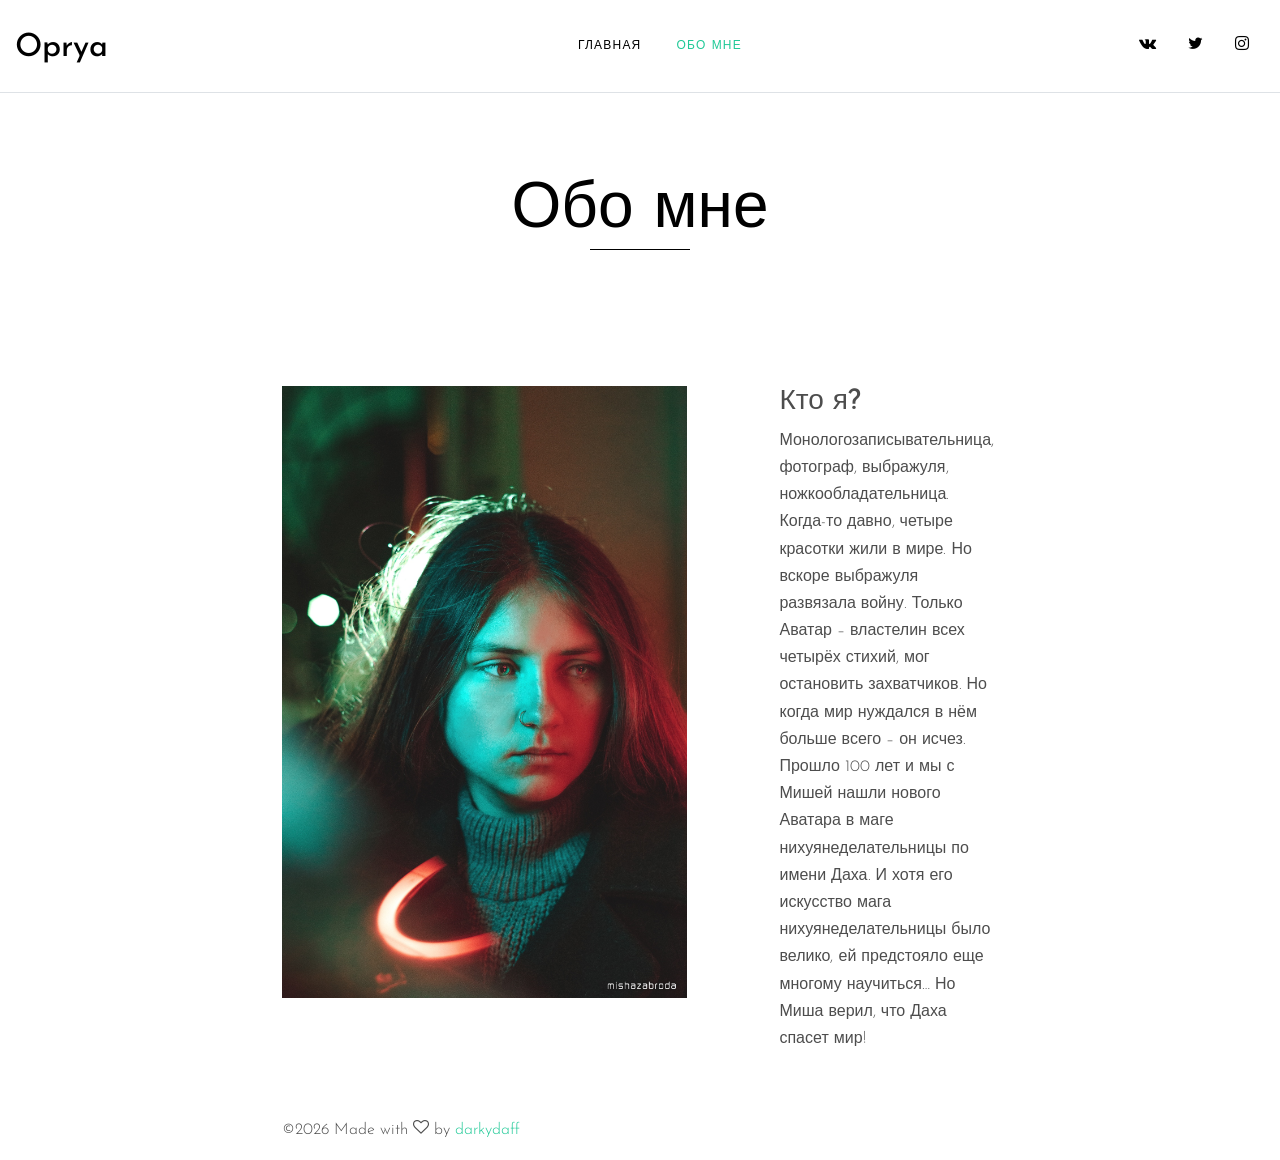
==== about.html @ c188ab46 "gotovo ebat'" ====
<!DOCTYPE html>
<html lang="en">
  <head>
    <title>Daria Oprya &mdash; Photography</title>
    <meta charset="utf-8">
    <meta name="viewport" content="width=device-width, initial-scale=1, shrink-to-fit=no">

    <link href="https://fonts.googleapis.com/css?family=Josefin+Sans:300i,400,700" rel="stylesheet">
    <link rel="stylesheet" href="fonts/icomoon/style.css">

    <link rel="stylesheet" href="css/bootstrap.min.css">
    <link rel="stylesheet" href="css/magnific-popup.css">
    <link rel="stylesheet" href="css/jquery-ui.css">
    <link rel="stylesheet" href="css/owl.carousel.min.css">
    <link rel="stylesheet" href="css/owl.theme.default.min.css">

    <link rel="stylesheet" href="css/lightgallery.min.css">    
    
    <link rel="stylesheet" href="css/bootstrap-datepicker.css">

    <link rel="stylesheet" href="fonts/flaticon/font/flaticon.css">
    
    <link rel="stylesheet" href="css/swiper.css">

    <link rel="stylesheet" href="css/aos.css">

    <link rel="stylesheet" href="css/style.css">
    
  </head>
  <body>
  
  <div class="site-wrap">

    <div class="site-mobile-menu">
      <div class="site-mobile-menu-header">
        <div class="site-mobile-menu-close mt-3">
          <span class="icon-close2 js-menu-toggle"></span>
        </div>
      </div>
      <div class="site-mobile-menu-body"></div>
    </div>
    



    <header class="site-navbar py-3 border-bottom" role="banner">

      <div class="container-fluid">
        <div class="row align-items-center">
          
          <div class="col-6 col-xl-2" data-aos="fade-down">
            <h1 class="mb-0"><a href="index.html" class="text-black h2 mb-0">Oprya</a></h1>
          </div>
          <div class="col-10 col-md-8 d-none d-xl-block" data-aos="fade-down">
            <nav class="site-navigation position-relative text-right text-lg-center" role="navigation">

              <ul class="site-menu js-clone-nav mx-auto d-none d-lg-block">
                <li><a href="index.html">Главная</a></li>
                
                <li class="active"><a href="about.html">Обо мне</a></li>
                
              </ul>
            </nav>
          </div>

          <div class="col-6 col-xl-2 text-right" data-aos="fade-down">
            <div class="d-none d-xl-inline-block">
              <ul class="site-menu js-clone-nav ml-auto list-unstyled d-flex text-right mb-0" data-class="social">
                <li>
                  <a href="https://vk.com/id242402303" class="pl-0 pr-3"><span class="icon-vk"></span></a>
                </li>
                <li>
                  <a href="https://twitter.com/TheDarknessfWar?s=09" class="pl-3 pr-3"><span class="icon-twitter"></span></a>
                </li>
                <li>
                  <a href="https://www.instagram.com/etozheoprya/" class="pl-3 pr-3"><span class="icon-instagram"></span></a>
                </li>
              </ul>
            </div>

            <div class="d-inline-block d-xl-none ml-md-0 mr-auto py-3" style="position: relative; top: 3px;"><a href="#" class="site-menu-toggle js-menu-toggle text-black"><span class="icon-menu h3"></span></a></div>

          </div>

        </div>
      </div>
      
    </header>



  <div class=""  data-aos="fade">
    <div class="container-fluid">
      
      <div class="row justify-content-center">
        <div class="col-md-7">
          <div class="row mb-5 site-section">
            <div class="col-12 ">
              <h2 class="site-section-heading text-center">Обо мне</h2>
            </div>
          </div>

          <div class="row mb-5">
            <div class="col-md-7">
              <img src="images/oprya.jpg" alt="Images" class="img-fluid">
            </div>
            <div class="col-md-4 ml-auto">
              <h3>Кто я?</h3>
              <p>Монологозаписывательница, фотограф, выбражуля, ножкообладательница. Когда-то давно, четыре красотки жили в мире. Но вскоре выбражуля развязала войну. Только Аватар – властелин всех четырёх стихий, мог остановить захватчиков. Но когда мир нуждался в нём больше всего – он исчез. Прошло 100 лет и мы с Мишей нашли нового Аватара в маге нихуянеделательницы по имени Даха. И хотя его искусство мага нихуянеделательницы было велико, ей предстояло еще многому научиться… Но Миша верил, что Даха спасет мир!</p>
            </div>
          </div>

         
         
      <!-- Link back to Colorlib can't be removed. Template is licensed under CC BY 3.0. -->
       &copy;<script data-cfasync="false" src="/cdn-cgi/scripts/5c5dd728/cloudflare-static/email-decode.min.js"></script><script>document.write(new Date().getFullYear());</script> Made with <i class="icon-heart-o" aria-hidden="true"></i> by <a href="https://vk.com/darkydaff" target="_blank" >darkydaff</a>
      <!-- Link back to Colorlib can't be removed. Template is licensed under CC BY 3.0. -->
      </p>
    </div>
  </div>

    

    
    
  </div>

  <script src="js/jquery-3.3.1.min.js"></script>
  <script src="js/jquery-migrate-3.0.1.min.js"></script>
  <script src="js/jquery-ui.js"></script>
  <script src="js/popper.min.js"></script>
  <script src="js/bootstrap.min.js"></script>
  <script src="js/owl.carousel.min.js"></script>
  <script src="js/jquery.stellar.min.js"></script>
  <script src="js/jquery.countdown.min.js"></script>
  <script src="js/jquery.magnific-popup.min.js"></script>
  <script src="js/bootstrap-datepicker.min.js"></script>
  <script src="js/swiper.min.js"></script>
  <script src="js/aos.js"></script>

  <script src="js/picturefill.min.js"></script>
  <script src="js/lightgallery-all.min.js"></script>
  <script src="js/jquery.mousewheel.min.js"></script>

  <script src="js/main.js"></script>
  
  <script>
    $(document).ready(function(){
      $('#lightgallery').lightGallery();
    });
  </script>
    
  </body>
</html>
---- fonts/icomoon/style.css ----
@font-face {
  font-family: 'icomoon';
  src:  url('fonts/icomoon.eot?10si43');
  src:  url('fonts/icomoon.eot?10si43#iefix') format('embedded-opentype'),
    url('fonts/icomoon.ttf?10si43') format('truetype'),
    url('fonts/icomoon.woff?10si43') format('woff'),
    url('fonts/icomoon.svg?10si43#icomoon') format('svg');
  font-weight: normal;
  font-style: normal;
}

[class^="icon-"], [class*=" icon-"] {
  /* use !important to prevent issues with browser extensions that change fonts */
  font-family: 'icomoon' !important;
  speak: none;
  font-style: normal;
  font-weight: normal;
  font-variant: normal;
  text-transform: none;
  line-height: 1;

  /* Better Font Rendering =========== */
  -webkit-font-smoothing: antialiased;
  -moz-osx-font-smoothing: grayscale;
}

.icon-asterisk:before {
  content: "\f069";
}
.icon-plus:before {
  content: "\f067";
}
.icon-question:before {
  content: "\f128";
}
.icon-minus:before {
  content: "\f068";
}
.icon-glass:before {
  content: "\f000";
}
.icon-music:before {
  content: "\f001";
}
.icon-search:before {
  content: "\f002";
}
.icon-envelope-o:before {
  content: "\f003";
}
.icon-heart:before {
  content: "\f004";
}
.icon-star:before {
  content: "\f005";
}
.icon-star-o:before {
  content: "\f006";
}
.icon-user:before {
  content: "\f007";
}
.icon-film:before {
  content: "\f008";
}
.icon-th-large:before {
  content: "\f009";
}
.icon-th:before {
  content: "\f00a";
}
.icon-th-list:before {
  content: "\f00b";
}
.icon-check:before {
  content: "\f00c";
}
.icon-close:before {
  content: "\f00d";
}
.icon-remove:before {
  content: "\f00d";
}
.icon-times:before {
  content: "\f00d";
}
.icon-search-plus:before {
  content: "\f00e";
}
.icon-search-minus:before {
  content: "\f010";
}
.icon-power-off:before {
  content: "\f011";
}
.icon-signal:before {
  content: "\f012";
}
.icon-cog:before {
  content: "\f013";
}
.icon-gear:before {
  content: "\f013";
}
.icon-trash-o:before {
  content: "\f014";
}
.icon-home:before {
  content: "\f015";
}
.icon-file-o:before {
  content: "\f016";
}
.icon-clock-o:before {
  content: "\f017";
}
.icon-road:before {
  content: "\f018";
}
.icon-download:before {
  content: "\f019";
}
.icon-arrow-circle-o-down:before {
  content: "\f01a";
}
.icon-arrow-circle-o-up:before {
  content: "\f01b";
}
.icon-inbox:before {
  content: "\f01c";
}
.icon-play-circle-o:before {
  content: "\f01d";
}
.icon-repeat:before {
  content: "\f01e";
}
.icon-rotate-right:before {
  content: "\f01e";
}
.icon-refresh:before {
  content: "\f021";
}
.icon-list-alt:before {
  content: "\f022";
}
.icon-lock:before {
  content: "\f023";
}
.icon-flag:before {
  content: "\f024";
}
.icon-headphones:before {
  content: "\f025";
}
.icon-volume-off:before {
  content: "\f026";
}
.icon-volume-down:before {
  content: "\f027";
}
.icon-volume-up:before {
  content: "\f028";
}
.icon-qrcode:before {
  content: "\f029";
}
.icon-barcode:before {
  content: "\f02a";
}
.icon-tag:before {
  content: "\f02b";
}
.icon-tags:before {
  content: "\f02c";
}
.icon-book:before {
  content: "\f02d";
}
.icon-bookmark:before {
  content: "\f02e";
}
.icon-print:before {
  content: "\f02f";
}
.icon-camera:before {
  content: "\f030";
}
.icon-font:before {
  content: "\f031";
}
.icon-bold:before {
  content: "\f032";
}
.icon-italic:before {
  content: "\f033";
}
.icon-text-height:before {
  content: "\f034";
}
.icon-text-width:before {
  content: "\f035";
}
.icon-align-left:before {
  content: "\f036";
}
.icon-align-center:before {
  content: "\f037";
}
.icon-align-right:before {
  content: "\f038";
}
.icon-align-justify:before {
  content: "\f039";
}
.icon-list:before {
  content: "\f03a";
}
.icon-dedent:before {
  content: "\f03b";
}
.icon-outdent:before {
  content: "\f03b";
}
.icon-indent:before {
  content: "\f03c";
}
.icon-video-camera:before {
  content: "\f03d";
}
.icon-image:before {
  content: "\f03e";
}
.icon-photo:before {
  content: "\f03e";
}
.icon-picture-o:before {
  content: "\f03e";
}
.icon-pencil:before {
  content: "\f040";
}
.icon-map-marker:before {
  content: "\f041";
}
.icon-adjust:before {
  content: "\f042";
}
.icon-tint:before {
  content: "\f043";
}
.icon-edit:before {
  content: "\f044";
}
.icon-pencil-square-o:before {
  content: "\f044";
}
.icon-share-square-o:before {
  content: "\f045";
}
.icon-check-square-o:before {
  content: "\f046";
}
.icon-arrows:before {
  content: "\f047";
}
.icon-step-backward:before {
  content: "\f048";
}
.icon-fast-backward:before {
  content: "\f049";
}
.icon-backward:before {
  content: "\f04a";
}
.icon-play:before {
  content: "\f04b";
}
.icon-pause:before {
  content: "\f04c";
}
.icon-stop:before {
  content: "\f04d";
}
.icon-forward:before {
  content: "\f04e";
}
.icon-fast-forward:before {
  content: "\f050";
}
.icon-step-forward:before {
  content: "\f051";
}
.icon-eject:before {
  content: "\f052";
}
.icon-chevron-left:before {
  content: "\f053";
}
.icon-chevron-right:before {
  content: "\f054";
}
.icon-plus-circle:before {
  content: "\f055";
}
.icon-minus-circle:before {
  content: "\f056";
}
.icon-times-circle:before {
  content: "\f057";
}
.icon-check-circle:before {
  content: "\f058";
}
.icon-question-circle:before {
  content: "\f059";
}
.icon-info-circle:before {
  content: "\f05a";
}
.icon-crosshairs:before {
  content: "\f05b";
}
.icon-times-circle-o:before {
  content: "\f05c";
}
.icon-check-circle-o:before {
  content: "\f05d";
}
.icon-ban:before {
  content: "\f05e";
}
.icon-arrow-left:before {
  content: "\f060";
}
.icon-arrow-right:before {
  content: "\f061";
}
.icon-arrow-up:before {
  content: "\f062";
}
.icon-arrow-down:before {
  content: "\f063";
}
.icon-mail-forward:before {
  content: "\f064";
}
.icon-share:before {
  content: "\f064";
}
.icon-expand:before {
  content: "\f065";
}
.icon-compress:before {
  content: "\f066";
}
.icon-exclamation-circle:before {
  content: "\f06a";
}
.icon-gift:before {
  content: "\f06b";
}
.icon-leaf:before {
  content: "\f06c";
}
.icon-fire:before {
  content: "\f06d";
}
.icon-eye:before {
  content: "\f06e";
}
.icon-eye-slash:before {
  content: "\f070";
}
.icon-exclamation-triangle:before {
  content: "\f071";
}
.icon-warning:before {
  content: "\f071";
}
.icon-plane:before {
  content: "\f072";
}
.icon-calendar:before {
  content: "\f073";
}
.icon-random:before {
  content: "\f074";
}
.icon-comment:before {
  content: "\f075";
}
.icon-magnet:before {
  content: "\f076";
}
.icon-chevron-up:before {
  content: "\f077";
}
.icon-chevron-down:before {
  content: "\f078";
}
.icon-retweet:before {
  content: "\f079";
}
.icon-shopping-cart:before {
  content: "\f07a";
}
.icon-folder:before {
  content: "\f07b";
}
.icon-folder-open:before {
  content: "\f07c";
}
.icon-arrows-v:before {
  content: "\f07d";
}
.icon-arrows-h:before {
  content: "\f07e";
}
.icon-bar-chart:before {
  content: "\f080";
}
.icon-bar-chart-o:before {
  content: "\f080";
}
.icon-twitter-square:before {
  content: "\f081";
}
.icon-facebook-square:before {
  content: "\f082";
}
.icon-camera-retro:before {
  content: "\f083";
}
.icon-key:before {
  content: "\f084";
}
.icon-cogs:before {
  content: "\f085";
}
.icon-gears:before {
  content: "\f085";
}
.icon-comments:before {
  content: "\f086";
}
.icon-thumbs-o-up:before {
  content: "\f087";
}
.icon-thumbs-o-down:before {
  content: "\f088";
}
.icon-star-half:before {
  content: "\f089";
}
.icon-heart-o:before {
  content: "\f08a";
}
.icon-sign-out:before {
  content: "\f08b";
}
.icon-linkedin-square:before {
  content: "\f08c";
}
.icon-thumb-tack:before {
  content: "\f08d";
}
.icon-external-link:before {
  content: "\f08e";
}
.icon-sign-in:before {
  content: "\f090";
}
.icon-trophy:before {
  content: "\f091";
}
.icon-github-square:before {
  content: "\f092";
}
.icon-upload:before {
  content: "\f093";
}
.icon-lemon-o:before {
  content: "\f094";
}
.icon-phone:before {
  content: "\f095";
}
.icon-square-o:before {
  content: "\f096";
}
.icon-bookmark-o:before {
  content: "\f097";
}
.icon-phone-square:before {
  content: "\f098";
}
.icon-twitter:before {
  content: "\f099";
}
.icon-facebook:before {
  content: "\f09a";
}
.icon-facebook-f:before {
  content: "\f09a";
}
.icon-github:before {
  content: "\f09b";
}
.icon-unlock:before {
  content: "\f09c";
}
.icon-credit-card:before {
  content: "\f09d";
}
.icon-feed:before {
  content: "\f09e";
}
.icon-rss:before {
  content: "\f09e";
}
.icon-hdd-o:before {
  content: "\f0a0";
}
.icon-bullhorn:before {
  content: "\f0a1";
}
.icon-bell-o:before {
  content: "\f0a2";
}
.icon-certificate:before {
  content: "\f0a3";
}
.icon-hand-o-right:before {
  content: "\f0a4";
}
.icon-hand-o-left:before {
  content: "\f0a5";
}
.icon-hand-o-up:before {
  content: "\f0a6";
}
.icon-hand-o-down:before {
  content: "\f0a7";
}
.icon-arrow-circle-left:before {
  content: "\f0a8";
}
.icon-arrow-circle-right:before {
  content: "\f0a9";
}
.icon-arrow-circle-up:before {
  content: "\f0aa";
}
.icon-arrow-circle-down:before {
  content: "\f0ab";
}
.icon-globe:before {
  content: "\f0ac";
}
.icon-wrench:before {
  content: "\f0ad";
}
.icon-tasks:before {
  content: "\f0ae";
}
.icon-filter:before {
  content: "\f0b0";
}
.icon-briefcase:before {
  content: "\f0b1";
}
.icon-arrows-alt:before {
  content: "\f0b2";
}
.icon-group:before {
  content: "\f0c0";
}
.icon-users:before {
  content: "\f0c0";
}
.icon-chain:before {
  content: "\f0c1";
}
.icon-link:before {
  content: "\f0c1";
}
.icon-cloud:before {
  content: "\f0c2";
}
.icon-flask:before {
  content: "\f0c3";
}
.icon-cut:before {
  content: "\f0c4";
}
.icon-scissors:before {
  content: "\f0c4";
}
.icon-copy:before {
  content: "\f0c5";
}
.icon-files-o:before {
  content: "\f0c5";
}
.icon-paperclip:before {
  content: "\f0c6";
}
.icon-floppy-o:before {
  content: "\f0c7";
}
.icon-save:before {
  content: "\f0c7";
}
.icon-square:before {
  content: "\f0c8";
}
.icon-bars:before {
  content: "\f0c9";
}
.icon-navicon:before {
  content: "\f0c9";
}
.icon-reorder:before {
  content: "\f0c9";
}
.icon-list-ul:before {
  content: "\f0ca";
}
.icon-list-ol:before {
  content: "\f0cb";
}
.icon-strikethrough:before {
  content: "\f0cc";
}
.icon-underline:before {
  content: "\f0cd";
}
.icon-table:before {
  content: "\f0ce";
}
.icon-magic:before {
  content: "\f0d0";
}
.icon-truck:before {
  content: "\f0d1";
}
.icon-pinterest:before {
  content: "\f0d2";
}
.icon-pinterest-square:before {
  content: "\f0d3";
}
.icon-google-plus-square:before {
  content: "\f0d4";
}
.icon-google-plus:before {
  content: "\f0d5";
}
.icon-money:before {
  content: "\f0d6";
}
.icon-caret-down:before {
  content: "\f0d7";
}
.icon-caret-up:before {
  content: "\f0d8";
}
.icon-caret-left:before {
  content: "\f0d9";
}
.icon-caret-right:before {
  content: "\f0da";
}
.icon-columns:before {
  content: "\f0db";
}
.icon-sort:before {
  content: "\f0dc";
}
.icon-unsorted:before {
  content: "\f0dc";
}
.icon-sort-desc:before {
  content: "\f0dd";
}
.icon-sort-down:before {
  content: "\f0dd";
}
.icon-sort-asc:before {
  content: "\f0de";
}
.icon-sort-up:before {
  content: "\f0de";
}
.icon-envelope:before {
  content: "\f0e0";
}
.icon-linkedin:before {
  content: "\f0e1";
}
.icon-rotate-left:before {
  content: "\f0e2";
}
.icon-undo:before {
  content: "\f0e2";
}
.icon-gavel:before {
  content: "\f0e3";
}
.icon-legal:before {
  content: "\f0e3";
}
.icon-dashboard:before {
  content: "\f0e4";
}
.icon-tachometer:before {
  content: "\f0e4";
}
.icon-comment-o:before {
  content: "\f0e5";
}
.icon-comments-o:before {
  content: "\f0e6";
}
.icon-bolt:before {
  content: "\f0e7";
}
.icon-flash:before {
  content: "\f0e7";
}
.icon-sitemap:before {
  content: "\f0e8";
}
.icon-umbrella:before {
  content: "\f0e9";
}
.icon-clipboard:before {
  content: "\f0ea";
}
.icon-paste:before {
  content: "\f0ea";
}
.icon-lightbulb-o:before {
  content: "\f0eb";
}
.icon-exchange:before {
  content: "\f0ec";
}
.icon-cloud-download:before {
  content: "\f0ed";
}
.icon-cloud-upload:before {
  content: "\f0ee";
}
.icon-user-md:before {
  content: "\f0f0";
}
.icon-stethoscope:before {
  content: "\f0f1";
}
.icon-suitcase:before {
  content: "\f0f2";
}
.icon-bell:before {
  content: "\f0f3";
}
.icon-coffee:before {
  content: "\f0f4";
}
.icon-cutlery:before {
  content: "\f0f5";
}
.icon-file-text-o:before {
  content: "\f0f6";
}
.icon-building-o:before {
  content: "\f0f7";
}
.icon-hospital-o:before {
  content: "\f0f8";
}
.icon-ambulance:before {
  content: "\f0f9";
}
.icon-medkit:before {
  content: "\f0fa";
}
.icon-fighter-jet:before {
  content: "\f0fb";
}
.icon-beer:before {
  content: "\f0fc";
}
.icon-h-square:before {
  content: "\f0fd";
}
.icon-plus-square:before {
  content: "\f0fe";
}
.icon-angle-double-left:before {
  content: "\f100";
}
.icon-angle-double-right:before {
  content: "\f101";
}
.icon-angle-double-up:before {
  content: "\f102";
}
.icon-angle-double-down:before {
  content: "\f103";
}
.icon-angle-left:before {
  content: "\f104";
}
.icon-angle-right:before {
  content: "\f105";
}
.icon-angle-up:before {
  content: "\f106";
}
.icon-angle-down:before {
  content: "\f107";
}
.icon-desktop:before {
  content: "\f108";
}
.icon-laptop:before {
  content: "\f109";
}
.icon-tablet:before {
  content: "\f10a";
}
.icon-mobile:before {
  content: "\f10b";
}
.icon-mobile-phone:before {
  content: "\f10b";
}
.icon-circle-o:before {
  content: "\f10c";
}
.icon-quote-left:before {
  content: "\f10d";
}
.icon-quote-right:before {
  content: "\f10e";
}
.icon-spinner:before {
  content: "\f110";
}
.icon-circle:before {
  content: "\f111";
}
.icon-mail-reply:before {
  content: "\f112";
}
.icon-reply:before {
  content: "\f112";
}
.icon-github-alt:before {
  content: "\f113";
}
.icon-folder-o:before {
  content: "\f114";
}
.icon-folder-open-o:before {
  content: "\f115";
}
.icon-smile-o:before {
  content: "\f118";
}
.icon-frown-o:before {
  content: "\f119";
}
.icon-meh-o:before {
  content: "\f11a";
}
.icon-gamepad:before {
  content: "\f11b";
}
.icon-keyboard-o:before {
  content: "\f11c";
}
.icon-flag-o:before {
  content: "\f11d";
}
.icon-flag-checkered:before {
  content: "\f11e";
}
.icon-terminal:before {
  content: "\f120";
}
.icon-code:before {
  content: "\f121";
}
.icon-mail-reply-all:before {
  content: "\f122";
}
.icon-reply-all:before {
  content: "\f122";
}
.icon-star-half-empty:before {
  content: "\f123";
}
.icon-star-half-full:before {
  content: "\f123";
}
.icon-star-half-o:before {
  content: "\f123";
}
.icon-location-arrow:before {
  content: "\f124";
}
.icon-crop:before {
  content: "\f125";
}
.icon-code-fork:before {
  content: "\f126";
}
.icon-chain-broken:before {
  content: "\f127";
}
.icon-unlink:before {
  content: "\f127";
}
.icon-info:before {
  content: "\f129";
}
.icon-exclamation:before {
  content: "\f12a";
}
.icon-superscript:before {
  content: "\f12b";
}
.icon-subscript:before {
  content: "\f12c";
}
.icon-eraser:before {
  content: "\f12d";
}
.icon-puzzle-piece:before {
  content: "\f12e";
}
.icon-microphone:before {
  content: "\f130";
}
.icon-microphone-slash:before {
  content: "\f131";
}
.icon-shield:before {
  content: "\f132";
}
.icon-calendar-o:before {
  content: "\f133";
}
.icon-fire-extinguisher:before {
  content: "\f134";
}
.icon-rocket:before {
  content: "\f135";
}
.icon-maxcdn:before {
  content: "\f136";
}
.icon-chevron-circle-left:before {
  content: "\f137";
}
.icon-chevron-circle-right:before {
  content: "\f138";
}
.icon-chevron-circle-up:before {
  content: "\f139";
}
.icon-chevron-circle-down:before {
  content: "\f13a";
}
.icon-html5:before {
  content: "\f13b";
}
.icon-css3:before {
  content: "\f13c";
}
.icon-anchor:before {
  content: "\f13d";
}
.icon-unlock-alt:before {
  content: "\f13e";
}
.icon-bullseye:before {
  content: "\f140";
}
.icon-ellipsis-h:before {
  content: "\f141";
}
.icon-ellipsis-v:before {
  content: "\f142";
}
.icon-rss-square:before {
  content: "\f143";
}
.icon-play-circle:before {
  content: "\f144";
}
.icon-ticket:before {
  content: "\f145";
}
.icon-minus-square:before {
  content: "\f146";
}
.icon-minus-square-o:before {
  content: "\f147";
}
.icon-level-up:before {
  content: "\f148";
}
.icon-level-down:before {
  content: "\f149";
}
.icon-check-square:before {
  content: "\f14a";
}
.icon-pencil-square:before {
  content: "\f14b";
}
.icon-external-link-square:before {
  content: "\f14c";
}
.icon-share-square:before {
  content: "\f14d";
}
.icon-compass:before {
  content: "\f14e";
}
.icon-caret-square-o-down:before {
  content: "\f150";
}
.icon-toggle-down:before {
  content: "\f150";
}
.icon-caret-square-o-up:before {
  content: "\f151";
}
.icon-toggle-up:before {
  content: "\f151";
}
.icon-caret-square-o-right:before {
  content: "\f152";
}
.icon-toggle-right:before {
  content: "\f152";
}
.icon-eur:before {
  content: "\f153";
}
.icon-euro:before {
  content: "\f153";
}
.icon-gbp:before {
  content: "\f154";
}
.icon-dollar:before {
  content: "\f155";
}
.icon-usd:before {
  content: "\f155";
}
.icon-inr:before {
  content: "\f156";
}
.icon-rupee:before {
  content: "\f156";
}
.icon-cny:before {
  content: "\f157";
}
.icon-jpy:before {
  content: "\f157";
}
.icon-rmb:before {
  content: "\f157";
}
.icon-yen:before {
  content: "\f157";
}
.icon-rouble:before {
  content: "\f158";
}
.icon-rub:before {
  content: "\f158";
}
.icon-ruble:before {
  content: "\f158";
}
.icon-krw:before {
  content: "\f159";
}
.icon-won:before {
  content: "\f159";
}
.icon-bitcoin:before {
  content: "\f15a";
}
.icon-btc:before {
  content: "\f15a";
}
.icon-file:before {
  content: "\f15b";
}
.icon-file-text:before {
  content: "\f15c";
}
.icon-sort-alpha-asc:before {
  content: "\f15d";
}
.icon-sort-alpha-desc:before {
  content: "\f15e";
}
.icon-sort-amount-asc:before {
  content: "\f160";
}
.icon-sort-amount-desc:before {
  content: "\f161";
}
.icon-sort-numeric-asc:before {
  content: "\f162";
}
.icon-sort-numeric-desc:before {
  content: "\f163";
}
.icon-thumbs-up:before {
  content: "\f164";
}
.icon-thumbs-down:before {
  content: "\f165";
}
.icon-youtube-square:before {
  content: "\f166";
}
.icon-youtube:before {
  content: "\f167";
}
.icon-xing:before {
  content: "\f168";
}
.icon-xing-square:before {
  content: "\f169";
}
.icon-youtube-play:before {
  content: "\f16a";
}
.icon-dropbox:before {
  content: "\f16b";
}
.icon-stack-overflow:before {
  content: "\f16c";
}
.icon-instagram:before {
  content: "\f16d";
}
.icon-flickr:before {
  content: "\f16e";
}
.icon-adn:before {
  content: "\f170";
}
.icon-bitbucket:before {
  content: "\f171";
}
.icon-bitbucket-square:before {
  content: "\f172";
}
.icon-tumblr:before {
  content: "\f173";
}
.icon-tumblr-square:before {
  content: "\f174";
}
.icon-long-arrow-down:before {
  content: "\f175";
}
.icon-long-arrow-up:before {
  content: "\f176";
}
.icon-long-arrow-left:before {
  content: "\f177";
}
.icon-long-arrow-right:before {
  content: "\f178";
}
.icon-apple:before {
  content: "\f179";
}
.icon-windows:before {
  content: "\f17a";
}
.icon-android:before {
  content: "\f17b";
}
.icon-linux:before {
  content: "\f17c";
}
.icon-dribbble:before {
  content: "\f17d";
}
.icon-skype:before {
  content: "\f17e";
}
.icon-foursquare:before {
  content: "\f180";
}
.icon-trello:before {
  content: "\f181";
}
.icon-female:before {
  content: "\f182";
}
.icon-male:before {
  content: "\f183";
}
.icon-gittip:before {
  content: "\f184";
}
.icon-gratipay:before {
  content: "\f184";
}
.icon-sun-o:before {
  content: "\f185";
}
.icon-moon-o:before {
  content: "\f186";
}
.icon-archive:before {
  content: "\f187";
}
.icon-bug:before {
  content: "\f188";
}
.icon-vk:before {
  content: "\f189";
}
.icon-weibo:before {
  content: "\f18a";
}
.icon-renren:before {
  content: "\f18b";
}
.icon-pagelines:before {
  content: "\f18c";
}
.icon-stack-exchange:before {
  content: "\f18d";
}
.icon-arrow-circle-o-right:before {
  content: "\f18e";
}
.icon-arrow-circle-o-left:before {
  content: "\f190";
}
.icon-caret-square-o-left:before {
  content: "\f191";
}
.icon-toggle-left:before {
  content: "\f191";
}
.icon-dot-circle-o:before {
  content: "\f192";
}
.icon-wheelchair:before {
  content: "\f193";
}
.icon-vimeo-square:before {
  content: "\f194";
}
.icon-try:before {
  content: "\f195";
}
.icon-turkish-lira:before {
  content: "\f195";
}
.icon-plus-square-o:before {
  content: "\f196";
}
.icon-space-shuttle:before {
  content: "\f197";
}
.icon-slack:before {
  content: "\f198";
}
.icon-envelope-square:before {
  content: "\f199";
}
.icon-wordpress:before {
  content: "\f19a";
}
.icon-openid:before {
  content: "\f19b";
}
.icon-bank:before {
  content: "\f19c";
}
.icon-institution:before {
  content: "\f19c";
}
.icon-university:before {
  content: "\f19c";
}
.icon-graduation-cap:before {
  content: "\f19d";
}
.icon-mortar-board:before {
  content: "\f19d";
}
.icon-yahoo:before {
  content: "\f19e";
}
.icon-google:before {
  content: "\f1a0";
}
.icon-reddit:before {
  content: "\f1a1";
}
.icon-reddit-square:before {
  content: "\f1a2";
}
.icon-stumbleupon-circle:before {
  content: "\f1a3";
}
.icon-stumbleupon:before {
  content: "\f1a4";
}
.icon-delicious:before {
  content: "\f1a5";
}
.icon-digg:before {
  content: "\f1a6";
}
.icon-pied-piper-pp:before {
  content: "\f1a7";
}
.icon-pied-piper-alt:before {
  content: "\f1a8";
}
.icon-drupal:before {
  content: "\f1a9";
}
.icon-joomla:before {
  content: "\f1aa";
}
.icon-language:before {
  content: "\f1ab";
}
.icon-fax:before {
  content: "\f1ac";
}
.icon-building:before {
  content: "\f1ad";
}
.icon-child:before {
  content: "\f1ae";
}
.icon-paw:before {
  content: "\f1b0";
}
.icon-spoon:before {
  content: "\f1b1";
}
.icon-cube:before {
  content: "\f1b2";
}
.icon-cubes:before {
  content: "\f1b3";
}
.icon-behance:before {
  content: "\f1b4";
}
.icon-behance-square:before {
  content: "\f1b5";
}
.icon-steam:before {
  content: "\f1b6";
}
.icon-steam-square:before {
  content: "\f1b7";
}
.icon-recycle:before {
  content: "\f1b8";
}
.icon-automobile:before {
  content: "\f1b9";
}
.icon-car:before {
  content: "\f1b9";
}
.icon-cab:before {
  content: "\f1ba";
}
.icon-taxi:before {
  content: "\f1ba";
}
.icon-tree:before {
  content: "\f1bb";
}
.icon-spotify:before {
  content: "\f1bc";
}
.icon-deviantart:before {
  content: "\f1bd";
}
.icon-soundcloud:before {
  content: "\f1be";
}
.icon-database:before {
  content: "\f1c0";
}
.icon-file-pdf-o:before {
  content: "\f1c1";
}
.icon-file-word-o:before {
  content: "\f1c2";
}
.icon-file-excel-o:before {
  content: "\f1c3";
}
.icon-file-powerpoint-o:before {
  content: "\f1c4";
}
.icon-file-image-o:before {
  content: "\f1c5";
}
.icon-file-photo-o:before {
  content: "\f1c5";
}
.icon-file-picture-o:before {
  content: "\f1c5";
}
.icon-file-archive-o:before {
  content: "\f1c6";
}
.icon-file-zip-o:before {
  content: "\f1c6";
}
.icon-file-audio-o:before {
  content: "\f1c7";
}
.icon-file-sound-o:before {
  content: "\f1c7";
}
.icon-file-movie-o:before {
  content: "\f1c8";
}
.icon-file-video-o:before {
  content: "\f1c8";
}
.icon-file-code-o:before {
  content: "\f1c9";
}
.icon-vine:before {
  content: "\f1ca";
}
.icon-codepen:before {
  content: "\f1cb";
}
.icon-jsfiddle:before {
  content: "\f1cc";
}
.icon-life-bouy:before {
  content: "\f1cd";
}
.icon-life-buoy:before {
  content: "\f1cd";
}
.icon-life-ring:before {
  content: "\f1cd";
}
.icon-life-saver:before {
  content: "\f1cd";
}
.icon-support:before {
  content: "\f1cd";
}
.icon-circle-o-notch:before {
  content: "\f1ce";
}
.icon-ra:before {
  content: "\f1d0";
}
.icon-rebel:before {
  content: "\f1d0";
}
.icon-resistance:before {
  content: "\f1d0";
}
.icon-empire:before {
  content: "\f1d1";
}
.icon-ge:before {
  content: "\f1d1";
}
.icon-git-square:before {
  content: "\f1d2";
}
.icon-git:before {
  content: "\f1d3";
}
.icon-hacker-news:before {
  content: "\f1d4";
}
.icon-y-combinator-square:before {
  content: "\f1d4";
}
.icon-yc-square:before {
  content: "\f1d4";
}
.icon-tencent-weibo:before {
  content: "\f1d5";
}
.icon-qq:before {
  content: "\f1d6";
}
.icon-wechat:before {
  content: "\f1d7";
}
.icon-weixin:before {
  content: "\f1d7";
}
.icon-paper-plane:before {
  content: "\f1d8";
}
.icon-send:before {
  content: "\f1d8";
}
.icon-paper-plane-o:before {
  content: "\f1d9";
}
.icon-send-o:before {
  content: "\f1d9";
}
.icon-history:before {
  content: "\f1da";
}
.icon-circle-thin:before {
  content: "\f1db";
}
.icon-header:before {
  content: "\f1dc";
}
.icon-paragraph:before {
  content: "\f1dd";
}
.icon-sliders:before {
  content: "\f1de";
}
.icon-share-alt:before {
  content: "\f1e0";
}
.icon-share-alt-square:before {
  content: "\f1e1";
}
.icon-bomb:before {
  content: "\f1e2";
}
.icon-futbol-o:before {
  content: "\f1e3";
}
.icon-soccer-ball-o:before {
  content: "\f1e3";
}
.icon-tty:before {
  content: "\f1e4";
}
.icon-binoculars:before {
  content: "\f1e5";
}
.icon-plug:before {
  content: "\f1e6";
}
.icon-slideshare:before {
  content: "\f1e7";
}
.icon-twitch:before {
  content: "\f1e8";
}
.icon-yelp:before {
  content: "\f1e9";
}
.icon-newspaper-o:before {
  content: "\f1ea";
}
.icon-wifi:before {
  content: "\f1eb";
}
.icon-calculator:before {
  content: "\f1ec";
}
.icon-paypal:before {
  content: "\f1ed";
}
.icon-google-wallet:before {
  content: "\f1ee";
}
.icon-cc-visa:before {
  content: "\f1f0";
}
.icon-cc-mastercard:before {
  content: "\f1f1";
}
.icon-cc-discover:before {
  content: "\f1f2";
}
.icon-cc-amex:before {
  content: "\f1f3";
}
.icon-cc-paypal:before {
  content: "\f1f4";
}
.icon-cc-stripe:before {
  content: "\f1f5";
}
.icon-bell-slash:before {
  content: "\f1f6";
}
.icon-bell-slash-o:before {
  content: "\f1f7";
}
.icon-trash:before {
  content: "\f1f8";
}
.icon-copyright:before {
  content: "\f1f9";
}
.icon-at:before {
  content: "\f1fa";
}
.icon-eyedropper:before {
  content: "\f1fb";
}
.icon-paint-brush:before {
  content: "\f1fc";
}
.icon-birthday-cake:before {
  content: "\f1fd";
}
.icon-area-chart:before {
  content: "\f1fe";
}
.icon-pie-chart:before {
  content: "\f200";
}
.icon-line-chart:before {
  content: "\f201";
}
.icon-lastfm:before {
  content: "\f202";
}
.icon-lastfm-square:before {
  content: "\f203";
}
.icon-toggle-off:before {
  content: "\f204";
}
.icon-toggle-on:before {
  content: "\f205";
}
.icon-bicycle:before {
  content: "\f206";
}
.icon-bus:before {
  content: "\f207";
}
.icon-ioxhost:before {
  content: "\f208";
}
.icon-angellist:before {
  content: "\f209";
}
.icon-cc:before {
  content: "\f20a";
}
.icon-ils:before {
  content: "\f20b";
}
.icon-shekel:before {
  content: "\f20b";
}
.icon-sheqel:before {
  content: "\f20b";
}
.icon-meanpath:before {
  content: "\f20c";
}
.icon-buysellads:before {
  content: "\f20d";
}
.icon-connectdevelop:before {
  content: "\f20e";
}
.icon-dashcube:before {
  content: "\f210";
}
.icon-forumbee:before {
  content: "\f211";
}
.icon-leanpub:before {
  content: "\f212";
}
.icon-sellsy:before {
  content: "\f213";
}
.icon-shirtsinbulk:before {
  content: "\f214";
}
.icon-simplybuilt:before {
  content: "\f215";
}
.icon-skyatlas:before {
  content: "\f216";
}
.icon-cart-plus:before {
  content: "\f217";
}
.icon-cart-arrow-down:before {
  content: "\f218";
}
.icon-diamond:before {
  content: "\f219";
}
.icon-ship:before {
  content: "\f21a";
}
.icon-user-secret:before {
  content: "\f21b";
}
.icon-motorcycle:before {
  content: "\f21c";
}
.icon-street-view:before {
  content: "\f21d";
}
.icon-heartbeat:before {
  content: "\f21e";
}
.icon-venus:before {
  content: "\f221";
}
.icon-mars:before {
  content: "\f222";
}
.icon-mercury:before {
  content: "\f223";
}
.icon-intersex:before {
  content: "\f224";
}
.icon-transgender:before {
  content: "\f224";
}
.icon-transgender-alt:before {
  content: "\f225";
}
.icon-venus-double:before {
  content: "\f226";
}
.icon-mars-double:before {
  content: "\f227";
}
.icon-venus-mars:before {
  content: "\f228";
}
.icon-mars-stroke:before {
  content: "\f229";
}
.icon-mars-stroke-v:before {
  content: "\f22a";
}
.icon-mars-stroke-h:before {
  content: "\f22b";
}
.icon-neuter:before {
  content: "\f22c";
}
.icon-genderless:before {
  content: "\f22d";
}
.icon-facebook-official:before {
  content: "\f230";
}
.icon-pinterest-p:before {
  content: "\f231";
}
.icon-whatsapp:before {
  content: "\f232";
}
.icon-server:before {
  content: "\f233";
}
.icon-user-plus:before {
  content: "\f234";
}
.icon-user-times:before {
  content: "\f235";
}
.icon-bed:before {
  content: "\f236";
}
.icon-hotel:before {
  content: "\f236";
}
.icon-viacoin:before {
  content: "\f237";
}
.icon-train:before {
  content: "\f238";
}
.icon-subway:before {
  content: "\f239";
}
.icon-medium:before {
  content: "\f23a";
}
.icon-y-combinator:before {
  content: "\f23b";
}
.icon-yc:before {
  content: "\f23b";
}
.icon-optin-monster:before {
  content: "\f23c";
}
.icon-opencart:before {
  content: "\f23d";
}
.icon-expeditedssl:before {
  content: "\f23e";
}
.icon-battery:before {
  content: "\f240";
}
.icon-battery-4:before {
  content: "\f240";
}
.icon-battery-full:before {
  content: "\f240";
}
.icon-battery-3:before {
  content: "\f241";
}
.icon-battery-three-quarters:before {
  content: "\f241";
}
.icon-battery-2:before {
  content: "\f242";
}
.icon-battery-half:before {
  content: "\f242";
}
.icon-battery-1:before {
  content: "\f243";
}
.icon-battery-quarter:before {
  content: "\f243";
}
.icon-battery-0:before {
  content: "\f244";
}
.icon-battery-empty:before {
  content: "\f244";
}
.icon-mouse-pointer:before {
  content: "\f245";
}
.icon-i-cursor:before {
  content: "\f246";
}
.icon-object-group:before {
  content: "\f247";
}
.icon-object-ungroup:before {
  content: "\f248";
}
.icon-sticky-note:before {
  content: "\f249";
}
.icon-sticky-note-o:before {
  content: "\f24a";
}
.icon-cc-jcb:before {
  content: "\f24b";
}
.icon-cc-diners-club:before {
  content: "\f24c";
}
.icon-clone:before {
  content: "\f24d";
}
.icon-balance-scale:before {
  content: "\f24e";
}
.icon-hourglass-o:before {
  content: "\f250";
}
.icon-hourglass-1:before {
  content: "\f251";
}
.icon-hourglass-start:before {
  content: "\f251";
}
.icon-hourglass-2:before {
  content: "\f252";
}
.icon-hourglass-half:before {
  content: "\f252";
}
.icon-hourglass-3:before {
  content: "\f253";
}
.icon-hourglass-end:before {
  content: "\f253";
}
.icon-hourglass:before {
  content: "\f254";
}
.icon-hand-grab-o:before {
  content: "\f255";
}
.icon-hand-rock-o:before {
  content: "\f255";
}
.icon-hand-paper-o:before {
  content: "\f256";
}
.icon-hand-stop-o:before {
  content: "\f256";
}
.icon-hand-scissors-o:before {
  content: "\f257";
}
.icon-hand-lizard-o:before {
  content: "\f258";
}
.icon-hand-spock-o:before {
  content: "\f259";
}
.icon-hand-pointer-o:before {
  content: "\f25a";
}
.icon-hand-peace-o:before {
  content: "\f25b";
}
.icon-trademark:before {
  content: "\f25c";
}
.icon-registered:before {
  content: "\f25d";
}
.icon-creative-commons:before {
  content: "\f25e";
}
.icon-gg:before {
  content: "\f260";
}
.icon-gg-circle:before {
  content: "\f261";
}
.icon-tripadvisor:before {
  content: "\f262";
}
.icon-odnoklassniki:before {
  content: "\f263";
}
.icon-odnoklassniki-square:before {
  content: "\f264";
}
.icon-get-pocket:before {
  content: "\f265";
}
.icon-wikipedia-w:before {
  content: "\f266";
}
.icon-safari:before {
  content: "\f267";
}
.icon-chrome:before {
  content: "\f268";
}
.icon-firefox:before {
  content: "\f269";
}
.icon-opera:before {
  content: "\f26a";
}
.icon-internet-explorer:before {
  content: "\f26b";
}
.icon-television:before {
  content: "\f26c";
}
.icon-tv:before {
  content: "\f26c";
}
.icon-contao:before {
  content: "\f26d";
}
.icon-500px:before {
  content: "\f26e";
}
.icon-amazon:before {
  content: "\f270";
}
.icon-calendar-plus-o:before {
  content: "\f271";
}
.icon-calendar-minus-o:before {
  content: "\f272";
}
.icon-calendar-times-o:before {
  content: "\f273";
}
.icon-calendar-check-o:before {
  content: "\f274";
}
.icon-industry:before {
  content: "\f275";
}
.icon-map-pin:before {
  content: "\f276";
}
.icon-map-signs:before {
  content: "\f277";
}
.icon-map-o:before {
  content: "\f278";
}
.icon-map:before {
  content: "\f279";
}
.icon-commenting:before {
  content: "\f27a";
}
.icon-commenting-o:before {
  content: "\f27b";
}
.icon-houzz:before {
  content: "\f27c";
}
.icon-vimeo:before {
  content: "\f27d";
}
.icon-black-tie:before {
  content: "\f27e";
}
.icon-fonticons:before {
  content: "\f280";
}
.icon-reddit-alien:before {
  content: "\f281";
}
.icon-edge:before {
  content: "\f282";
}
.icon-credit-card-alt:before {
  content: "\f283";
}
.icon-codiepie:before {
  content: "\f284";
}
.icon-modx:before {
  content: "\f285";
}
.icon-fort-awesome:before {
  content: "\f286";
}
.icon-usb:before {
  content: "\f287";
}
.icon-product-hunt:before {
  content: "\f288";
}
.icon-mixcloud:before {
  content: "\f289";
}
.icon-scribd:before {
  content: "\f28a";
}
.icon-pause-circle:before {
  content: "\f28b";
}
.icon-pause-circle-o:before {
  content: "\f28c";
}
.icon-stop-circle:before {
  content: "\f28d";
}
.icon-stop-circle-o:before {
  content: "\f28e";
}
.icon-shopping-bag:before {
  content: "\f290";
}
.icon-shopping-basket:before {
  content: "\f291";
}
.icon-hashtag:before {
  content: "\f292";
}
.icon-bluetooth:before {
  content: "\f293";
}
.icon-bluetooth-b:before {
  content: "\f294";
}
.icon-percent:before {
  content: "\f295";
}
.icon-gitlab:before {
  content: "\f296";
}
.icon-wpbeginner:before {
  content: "\f297";
}
.icon-wpforms:before {
  content: "\f298";
}
.icon-envira:before {
  content: "\f299";
}
.icon-universal-access:before {
  content: "\f29a";
}
.icon-wheelchair-alt:before {
  content: "\f29b";
}
.icon-question-circle-o:before {
  content: "\f29c";
}
.icon-blind:before {
  content: "\f29d";
}
.icon-audio-description:before {
  content: "\f29e";
}
.icon-volume-control-phone:before {
  content: "\f2a0";
}
.icon-braille:before {
  content: "\f2a1";
}
.icon-assistive-listening-systems:before {
  content: "\f2a2";
}
.icon-american-sign-language-interpreting:before {
  content: "\f2a3";
}
.icon-asl-interpreting:before {
  content: "\f2a3";
}
.icon-deaf:before {
  content: "\f2a4";
}
.icon-deafness:before {
  content: "\f2a4";
}
.icon-hard-of-hearing:before {
  content: "\f2a4";
}
.icon-glide:before {
  content: "\f2a5";
}
.icon-glide-g:before {
  content: "\f2a6";
}
.icon-sign-language:before {
  content: "\f2a7";
}
.icon-signing:before {
  content: "\f2a7";
}
.icon-low-vision:before {
  content: "\f2a8";
}
.icon-viadeo:before {
  content: "\f2a9";
}
.icon-viadeo-square:before {
  content: "\f2aa";
}
.icon-snapchat:before {
  content: "\f2ab";
}
.icon-snapchat-ghost:before {
  content: "\f2ac";
}
.icon-snapchat-square:before {
  content: "\f2ad";
}
.icon-pied-piper:before {
  content: "\f2ae";
}
.icon-first-order:before {
  content: "\f2b0";
}
.icon-yoast:before {
  content: "\f2b1";
}
.icon-themeisle:before {
  content: "\f2b2";
}
.icon-google-plus-circle:before {
  content: "\f2b3";
}
.icon-google-plus-official:before {
  content: "\f2b3";
}
.icon-fa:before {
  content: "\f2b4";
}
.icon-font-awesome:before {
  content: "\f2b4";
}
.icon-handshake-o:before {
  content: "\f2b5";
}
.icon-envelope-open:before {
  content: "\f2b6";
}
.icon-envelope-open-o:before {
  content: "\f2b7";
}
.icon-linode:before {
  content: "\f2b8";
}
.icon-address-book:before {
  content: "\f2b9";
}
.icon-address-book-o:before {
  content: "\f2ba";
}
.icon-address-card:before {
  content: "\f2bb";
}
.icon-vcard:before {
  content: "\f2bb";
}
.icon-address-card-o:before {
  content: "\f2bc";
}
.icon-vcard-o:before {
  content: "\f2bc";
}
.icon-user-circle:before {
  content: "\f2bd";
}
.icon-user-circle-o:before {
  content: "\f2be";
}
.icon-user-o:before {
  content: "\f2c0";
}
.icon-id-badge:before {
  content: "\f2c1";
}
.icon-drivers-license:before {
  content: "\f2c2";
}
.icon-id-card:before {
  content: "\f2c2";
}
.icon-drivers-license-o:before {
  content: "\f2c3";
}
.icon-id-card-o:before {
  content: "\f2c3";
}
.icon-quora:before {
  content: "\f2c4";
}
.icon-free-code-camp:before {
  content: "\f2c5";
}
.icon-telegram:before {
  content: "\f2c6";
}
.icon-thermometer:before {
  content: "\f2c7";
}
.icon-thermometer-4:before {
  content: "\f2c7";
}
.icon-thermometer-full:before {
  content: "\f2c7";
}
.icon-thermometer-3:before {
  content: "\f2c8";
}
.icon-thermometer-three-quarters:before {
  content: "\f2c8";
}
.icon-thermometer-2:before {
  content: "\f2c9";
}
.icon-thermometer-half:before {
  content: "\f2c9";
}
.icon-thermometer-1:before {
  content: "\f2ca";
}
.icon-thermometer-quarter:before {
  content: "\f2ca";
}
.icon-thermometer-0:before {
  content: "\f2cb";
}
.icon-thermometer-empty:before {
  content: "\f2cb";
}
.icon-shower:before {
  content: "\f2cc";
}
.icon-bath:before {
  content: "\f2cd";
}
.icon-bathtub:before {
  content: "\f2cd";
}
.icon-s15:before {
  content: "\f2cd";
}
.icon-podcast:before {
  content: "\f2ce";
}
.icon-window-maximize:before {
  content: "\f2d0";
}
.icon-window-minimize:before {
  content: "\f2d1";
}
.icon-window-restore:before {
  content: "\f2d2";
}
.icon-times-rectangle:before {
  content: "\f2d3";
}
.icon-window-close:before {
  content: "\f2d3";
}
.icon-times-rectangle-o:before {
  content: "\f2d4";
}
.icon-window-close-o:before {
  content: "\f2d4";
}
.icon-bandcamp:before {
  content: "\f2d5";
}
.icon-grav:before {
  content: "\f2d6";
}
.icon-etsy:before {
  content: "\f2d7";
}
.icon-imdb:before {
  content: "\f2d8";
}
.icon-ravelry:before {
  content: "\f2d9";
}
.icon-eercast:before {
  content: "\f2da";
}
.icon-microchip:before {
  content: "\f2db";
}
.icon-snowflake-o:before {
  content: "\f2dc";
}
.icon-superpowers:before {
  content: "\f2dd";
}
.icon-wpexplorer:before {
  content: "\f2de";
}
.icon-meetup:before {
  content: "\f2e0";
}
.icon-3d_rotation:before {
  content: "\e84d";
}
.icon-ac_unit:before {
  content: "\eb3b";
}
.icon-alarm:before {
  content: "\e855";
}
.icon-access_alarms:before {
  content: "\e191";
}
.icon-schedule:before {
  content: "\e8b5";
}
.icon-accessibility:before {
  content: "\e84e";
}
.icon-accessible:before {
  content: "\e914";
}
.icon-account_balance:before {
  content: "\e84f";
}
.icon-account_balance_wallet:before {
  content: "\e850";
}
.icon-account_box:before {
  content: "\e851";
}
.icon-account_circle:before {
  content: "\e853";
}
.icon-adb:before {
  content: "\e60e";
}
.icon-add:before {
  content: "\e145";
}
.icon-add_a_photo:before {
  content: "\e439";
}
.icon-alarm_add:before {
  content: "\e856";
}
.icon-add_alert:before {
  content: "\e003";
}
.icon-add_box:before {
  content: "\e146";
}
.icon-add_circle:before {
  content: "\e147";
}
.icon-control_point:before {
  content: "\e3ba";
}
.icon-add_location:before {
  content: "\e567";
}
.icon-add_shopping_cart:before {
  content: "\e854";
}
.icon-queue:before {
  content: "\e03c";
}
.icon-add_to_queue:before {
  content: "\e05c";
}
.icon-adjust2:before {
  content: "\e39e";
}
.icon-airline_seat_flat:before {
  content: "\e630";
}
.icon-airline_seat_flat_angled:before {
  content: "\e631";
}
.icon-airline_seat_individual_suite:before {
  content: "\e632";
}
.icon-airline_seat_legroom_extra:before {
  content: "\e633";
}
.icon-airline_seat_legroom_normal:before {
  content: "\e634";
}
.icon-airline_seat_legroom_reduced:before {
  content: "\e635";
}
.icon-airline_seat_recline_extra:before {
  content: "\e636";
}
.icon-airline_seat_recline_normal:before {
  content: "\e637";
}
.icon-flight:before {
  content: "\e539";
}
.icon-airplanemode_inactive:before {
  content: "\e194";
}
.icon-airplay:before {
  content: "\e055";
}
.icon-airport_shuttle:before {
  content: "\eb3c";
}
.icon-alarm_off:before {
  content: "\e857";
}
.icon-alarm_on:before {
  content: "\e858";
}
.icon-album:before {
  content: "\e019";
}
.icon-all_inclusive:before {
  content: "\eb3d";
}
.icon-all_out:before {
  content: "\e90b";
}
.icon-android2:before {
  content: "\e859";
}
.icon-announcement:before {
  content: "\e85a";
}
.icon-apps:before {
  content: "\e5c3";
}
.icon-archive2:before {
  content: "\e149";
}
.icon-arrow_back:before {
  content: "\e5c4";
}
.icon-arrow_downward:before {
  content: "\e5db";
}
.icon-arrow_drop_down:before {
  content: "\e5c5";
}
.icon-arrow_drop_down_circle:before {
  content: "\e5c6";
}
.icon-arrow_drop_up:before {
  content: "\e5c7";
}
.icon-arrow_forward:before {
  content: "\e5c8";
}
.icon-arrow_upward:before {
  content: "\e5d8";
}
.icon-art_track:before {
  content: "\e060";
}
.icon-aspect_ratio:before {
  content: "\e85b";
}
.icon-poll:before {
  content: "\e801";
}
.icon-assignment:before {
  content: "\e85d";
}
.icon-assignment_ind:before {
  content: "\e85e";
}
.icon-assignment_late:before {
  content: "\e85f";
}
.icon-assignment_return:before {
  content: "\e860";
}
.icon-assignment_returned:before {
  content: "\e861";
}
.icon-assignment_turned_in:before {
  content: "\e862";
}
.icon-assistant:before {
  content: "\e39f";
}
.icon-flag2:before {
  content: "\e153";
}
.icon-attach_file:before {
  content: "\e226";
}
.icon-attach_money:before {
  content: "\e227";
}
.icon-attachment:before {
  content: "\e2bc";
}
.icon-audiotrack:before {
  content: "\e3a1";
}
.icon-autorenew:before {
  content: "\e863";
}
.icon-av_timer:before {
  content: "\e01b";
}
.icon-backspace:before {
  content: "\e14a";
}
.icon-cloud_upload:before {
  content: "\e2c3";
}
.icon-battery_alert:before {
  content: "\e19c";
}
.icon-battery_charging_full:before {
  content: "\e1a3";
}
.icon-battery_std:before {
  content: "\e1a5";
}
.icon-battery_unknown:before {
  content: "\e1a6";
}
.icon-beach_access:before {
  content: "\eb3e";
}
.icon-beenhere:before {
  content: "\e52d";
}
.icon-block:before {
  content: "\e14b";
}
.icon-bluetooth2:before {
  content: "\e1a7";
}
.icon-bluetooth_searching:before {
  content: "\e1aa";
}
.icon-bluetooth_connected:before {
  content: "\e1a8";
}
.icon-bluetooth_disabled:before {
  content: "\e1a9";
}
.icon-blur_circular:before {
  content: "\e3a2";
}
.icon-blur_linear:before {
  content: "\e3a3";
}
.icon-blur_off:before {
  content: "\e3a4";
}
.icon-blur_on:before {
  content: "\e3a5";
}
.icon-class:before {
  content: "\e86e";
}
.icon-turned_in:before {
  content: "\e8e6";
}
.icon-turned_in_not:before {
  content: "\e8e7";
}
.icon-border_all:before {
  content: "\e228";
}
.icon-border_bottom:before {
  content: "\e229";
}
.icon-border_clear:before {
  content: "\e22a";
}
.icon-border_color:before {
  content: "\e22b";
}
.icon-border_horizontal:before {
  content: "\e22c";
}
.icon-border_inner:before {
  content: "\e22d";
}
.icon-border_left:before {
  content: "\e22e";
}
.icon-border_outer:before {
  content: "\e22f";
}
.icon-border_right:before {
  content: "\e230";
}
.icon-border_style:before {
  content: "\e231";
}
.icon-border_top:before {
  content: "\e232";
}
.icon-border_vertical:before {
  content: "\e233";
}
.icon-branding_watermark:before {
  content: "\e06b";
}
.icon-brightness_1:before {
  content: "\e3a6";
}
.icon-brightness_2:before {
  content: "\e3a7";
}
.icon-brightness_3:before {
  content: "\e3a8";
}
.icon-brightness_4:before {
  content: "\e3a9";
}
.icon-brightness_low:before {
  content: "\e1ad";
}
.icon-brightness_medium:before {
  content: "\e1ae";
}
.icon-brightness_high:before {
  content: "\e1ac";
}
.icon-brightness_auto:before {
  content: "\e1ab";
}
.icon-broken_image:before {
  content: "\e3ad";
}
.icon-brush:before {
  content: "\e3ae";
}
.icon-bubble_chart:before {
  content: "\e6dd";
}
.icon-bug_report:before {
  content: "\e868";
}
.icon-build:before {
  content: "\e869";
}
.icon-burst_mode:before {
  content: "\e43c";
}
.icon-domain:before {
  content: "\e7ee";
}
.icon-business_center:before {
  content: "\eb3f";
}
.icon-cached:before {
  content: "\e86a";
}
.icon-cake:before {
  content: "\e7e9";
}
.icon-phone2:before {
  content: "\e0cd";
}
.icon-call_end:before {
  content: "\e0b1";
}
.icon-call_made:before {
  content: "\e0b2";
}
.icon-merge_type:before {
  content: "\e252";
}
.icon-call_missed:before {
  content: "\e0b4";
}
.icon-call_missed_outgoing:before {
  content: "\e0e4";
}
.icon-call_received:before {
  content: "\e0b5";
}
.icon-call_split:before {
  content: "\e0b6";
}
.icon-call_to_action:before {
  content: "\e06c";
}
.icon-camera2:before {
  content: "\e3af";
}
.icon-photo_camera:before {
  content: "\e412";
}
.icon-camera_enhance:before {
  content: "\e8fc";
}
.icon-camera_front:before {
  content: "\e3b1";
}
.icon-camera_rear:before {
  content: "\e3b2";
}
.icon-camera_roll:before {
  content: "\e3b3";
}
.icon-cancel:before {
  content: "\e5c9";
}
.icon-redeem:before {
  content: "\e8b1";
}
.icon-card_membership:before {
  content: "\e8f7";
}
.icon-card_travel:before {
  content: "\e8f8";
}
.icon-casino:before {
  content: "\eb40";
}
.icon-cast:before {
  content: "\e307";
}
.icon-cast_connected:before {
  content: "\e308";
}
.icon-center_focus_strong:before {
  content: "\e3b4";
}
.icon-center_focus_weak:before {
  content: "\e3b5";
}
.icon-change_history:before {
  content: "\e86b";
}
.icon-chat:before {
  content: "\e0b7";
}
.icon-chat_bubble:before {
  content: "\e0ca";
}
.icon-chat_bubble_outline:before {
  content: "\e0cb";
}
.icon-check2:before {
  content: "\e5ca";
}
.icon-check_box:before {
  content: "\e834";
}
.icon-check_box_outline_blank:before {
  content: "\e835";
}
.icon-check_circle:before {
  content: "\e86c";
}
.icon-navigate_before:before {
  content: "\e408";
}
.icon-navigate_next:before {
  content: "\e409";
}
.icon-child_care:before {
  content: "\eb41";
}
.icon-child_friendly:before {
  content: "\eb42";
}
.icon-chrome_reader_mode:before {
  content: "\e86d";
}
.icon-close2:before {
  content: "\e5cd";
}
.icon-clear_all:before {
  content: "\e0b8";
}
.icon-closed_caption:before {
  content: "\e01c";
}
.icon-wb_cloudy:before {
  content: "\e42d";
}
.icon-cloud_circle:before {
  content: "\e2be";
}
.icon-cloud_done:before {
  content: "\e2bf";
}
.icon-cloud_download:before {
  content: "\e2c0";
}
.icon-cloud_off:before {
  content: "\e2c1";
}
.icon-cloud_queue:before {
  content: "\e2c2";
}
.icon-code2:before {
  content: "\e86f";
}
.icon-photo_library:before {
  content: "\e413";
}
.icon-collections_bookmark:before {
  content: "\e431";
}
.icon-palette:before {
  content: "\e40a";
}
.icon-colorize:before {
  content: "\e3b8";
}
.icon-comment2:before {
  content: "\e0b9";
}
.icon-compare:before {
  content: "\e3b9";
}
.icon-compare_arrows:before {
  content: "\e915";
}
.icon-laptop2:before {
  content: "\e31e";
}
.icon-confirmation_number:before {
  content: "\e638";
}
.icon-contact_mail:before {
  content: "\e0d0";
}
.icon-contact_phone:before {
  content: "\e0cf";
}
.icon-contacts:before {
  content: "\e0ba";
}
.icon-content_copy:before {
  content: "\e14d";
}
.icon-content_cut:before {
  content: "\e14e";
}
.icon-content_paste:before {
  content: "\e14f";
}
.icon-control_point_duplicate:before {
  content: "\e3bb";
}
.icon-copyright2:before {
  content: "\e90c";
}
.icon-mode_edit:before {
  content: "\e254";
}
.icon-create_new_folder:before {
  content: "\e2cc";
}
.icon-payment:before {
  content: "\e8a1";
}
.icon-crop2:before {
  content: "\e3be";
}
.icon-crop_16_9:before {
  content: "\e3bc";
}
.icon-crop_3_2:before {
  content: "\e3bd";
}
.icon-crop_landscape:before {
  content: "\e3c3";
}
.icon-crop_7_5:before {
  content: "\e3c0";
}
.icon-crop_din:before {
  content: "\e3c1";
}
.icon-crop_free:before {
  content: "\e3c2";
}
.icon-crop_original:before {
  content: "\e3c4";
}
.icon-crop_portrait:before {
  content: "\e3c5";
}
.icon-crop_rotate:before {
  content: "\e437";
}
.icon-crop_square:before {
  content: "\e3c6";
}
.icon-dashboard2:before {
  content: "\e871";
}
.icon-data_usage:before {
  content: "\e1af";
}
.icon-date_range:before {
  content: "\e916";
}
.icon-dehaze:before {
  content: "\e3c7";
}
.icon-delete:before {
  content: "\e872";
}
.icon-delete_forever:before {
  content: "\e92b";
}
.icon-delete_sweep:before {
  content: "\e16c";
}
.icon-description:before {
  content: "\e873";
}
.icon-desktop_mac:before {
  content: "\e30b";
}
.icon-desktop_windows:before {
  content: "\e30c";
}
.icon-details:before {
  content: "\e3c8";
}
.icon-developer_board:before {
  content: "\e30d";
}
.icon-developer_mode:before {
  content: "\e1b0";
}
.icon-device_hub:before {
  content: "\e335";
}
.icon-phonelink:before {
  content: "\e326";
}
.icon-devices_other:before {
  content: "\e337";
}
.icon-dialer_sip:before {
  content: "\e0bb";
}
.icon-dialpad:before {
  content: "\e0bc";
}
.icon-directions:before {
  content: "\e52e";
}
.icon-directions_bike:before {
  content: "\e52f";
}
.icon-directions_boat:before {
  content: "\e532";
}
.icon-directions_bus:before {
  content: "\e530";
}
.icon-directions_car:before {
  content: "\e531";
}
.icon-directions_railway:before {
  content: "\e534";
}
.icon-directions_run:before {
  content: "\e566";
}
.icon-directions_transit:before {
  content: "\e535";
}
.icon-directions_walk:before {
  content: "\e536";
}
.icon-disc_full:before {
  content: "\e610";
}
.icon-dns:before {
  content: "\e875";
}
.icon-not_interested:before {
  content: "\e033";
}
.icon-do_not_disturb_alt:before {
  content: "\e611";
}
.icon-do_not_disturb_off:before {
  content: "\e643";
}
.icon-remove_circle:before {
  content: "\e15c";
}
.icon-dock:before {
  content: "\e30e";
}
.icon-done:before {
  content: "\e876";
}
.icon-done_all:before {
  content: "\e877";
}
.icon-donut_large:before {
  content: "\e917";
}
.icon-donut_small:before {
  content: "\e918";
}
.icon-drafts:before {
  content: "\e151";
}
.icon-drag_handle:before {
  content: "\e25d";
}
.icon-time_to_leave:before {
  content: "\e62c";
}
.icon-dvr:before {
  content: "\e1b2";
}
.icon-edit_location:before {
  content: "\e568";
}
.icon-eject2:before {
  content: "\e8fb";
}
.icon-markunread:before {
  content: "\e159";
}
.icon-enhanced_encryption:before {
  content: "\e63f";
}
.icon-equalizer:before {
  content: "\e01d";
}
.icon-error:before {
  content: "\e000";
}
.icon-error_outline:before {
  content: "\e001";
}
.icon-euro_symbol:before {
  content: "\e926";
}
.icon-ev_station:before {
  content: "\e56d";
}
.icon-insert_invitation:before {
  content: "\e24f";
}
.icon-event_available:before {
  content: "\e614";
}
.icon-event_busy:before {
  content: "\e615";
}
.icon-event_note:before {
  content: "\e616";
}
.icon-event_seat:before {
  content: "\e903";
}
.icon-exit_to_app:before {
  content: "\e879";
}
.icon-expand_less:before {
  content: "\e5ce";
}
.icon-expand_more:before {
  content: "\e5cf";
}
.icon-explicit:before {
  content: "\e01e";
}
.icon-explore:before {
  content: "\e87a";
}
.icon-exposure:before {
  content: "\e3ca";
}
.icon-exposure_neg_1:before {
  content: "\e3cb";
}
.icon-exposure_neg_2:before {
  content: "\e3cc";
}
.icon-exposure_plus_1:before {
  content: "\e3cd";
}
.icon-exposure_plus_2:before {
  content: "\e3ce";
}
.icon-exposure_zero:before {
  content: "\e3cf";
}
.icon-extension:before {
  content: "\e87b";
}
.icon-face:before {
  content: "\e87c";
}
.icon-fast_forward:before {
  content: "\e01f";
}
.icon-fast_rewind:before {
  content: "\e020";
}
.icon-favorite:before {
  content: "\e87d";
}
.icon-favorite_border:before {
  content: "\e87e";
}
.icon-featured_play_list:before {
  content: "\e06d";
}
.icon-featured_video:before {
  content: "\e06e";
}
.icon-sms_failed:before {
  content: "\e626";
}
.icon-fiber_dvr:before {
  content: "\e05d";
}
.icon-fiber_manual_record:before {
  content: "\e061";
}
.icon-fiber_new:before {
  content: "\e05e";
}
.icon-fiber_pin:before {
  content: "\e06a";
}
.icon-fiber_smart_record:before {
  content: "\e062";
}
.icon-get_app:before {
  content: "\e884";
}
.icon-file_upload:before {
  content: "\e2c6";
}
.icon-filter2:before {
  content: "\e3d3";
}
.icon-filter_1:before {
  content: "\e3d0";
}
.icon-filter_2:before {
  content: "\e3d1";
}
.icon-filter_3:before {
  content: "\e3d2";
}
.icon-filter_4:before {
  content: "\e3d4";
}
.icon-filter_5:before {
  content: "\e3d5";
}
.icon-filter_6:before {
  content: "\e3d6";
}
.icon-filter_7:before {
  content: "\e3d7";
}
.icon-filter_8:before {
  content: "\e3d8";
}
.icon-filter_9:before {
  content: "\e3d9";
}
.icon-filter_9_plus:before {
  content: "\e3da";
}
.icon-filter_b_and_w:before {
  content: "\e3db";
}
.icon-filter_center_focus:before {
  content: "\e3dc";
}
.icon-filter_drama:before {
  content: "\e3dd";
}
.icon-filter_frames:before {
  content: "\e3de";
}
.icon-terrain:before {
  content: "\e564";
}
.icon-filter_list:before {
  content: "\e152";
}
.icon-filter_none:before {
  content: "\e3e0";
}
.icon-filter_tilt_shift:before {
  content: "\e3e2";
}
.icon-filter_vintage:before {
  content: "\e3e3";
}
.icon-find_in_page:before {
  content: "\e880";
}
.icon-find_replace:before {
  content: "\e881";
}
.icon-fingerprint:before {
  content: "\e90d";
}
.icon-first_page:before {
  content: "\e5dc";
}
.icon-fitness_center:before {
  content: "\eb43";
}
.icon-flare:before {
  content: "\e3e4";
}
.icon-flash_auto:before {
  content: "\e3e5";
}
.icon-flash_off:before {
  content: "\e3e6";
}
.icon-flash_on:before {
  content: "\e3e7";
}
.icon-flight_land:before {
  content: "\e904";
}
.icon-flight_takeoff:before {
  content: "\e905";
}
.icon-flip:before {
  content: "\e3e8";
}
.icon-flip_to_back:before {
  content: "\e882";
}
.icon-flip_to_front:before {
  content: "\e883";
}
.icon-folder2:before {
  content: "\e2c7";
}
.icon-folder_open:before {
  content: "\e2c8";
}
.icon-folder_shared:before {
  content: "\e2c9";
}
.icon-folder_special:before {
  content: "\e617";
}
.icon-font_download:before {
  content: "\e167";
}
.icon-format_align_center:before {
  content: "\e234";
}
.icon-format_align_justify:before {
  content: "\e235";
}
.icon-format_align_left:before {
  content: "\e236";
}
.icon-format_align_right:before {
  content: "\e237";
}
.icon-format_bold:before {
  content: "\e238";
}
.icon-format_clear:before {
  content: "\e239";
}
.icon-format_color_fill:before {
  content: "\e23a";
}
.icon-format_color_reset:before {
  content: "\e23b";
}
.icon-format_color_text:before {
  content: "\e23c";
}
.icon-format_indent_decrease:before {
  content: "\e23d";
}
.icon-format_indent_increase:before {
  content: "\e23e";
}
.icon-format_italic:before {
  content: "\e23f";
}
.icon-format_line_spacing:before {
  content: "\e240";
}
.icon-format_list_bulleted:before {
  content: "\e241";
}
.icon-format_list_numbered:before {
  content: "\e242";
}
.icon-format_paint:before {
  content: "\e243";
}
.icon-format_quote:before {
  content: "\e244";
}
.icon-format_shapes:before {
  content: "\e25e";
}
.icon-format_size:before {
  content: "\e245";
}
.icon-format_strikethrough:before {
  content: "\e246";
}
.icon-format_textdirection_l_to_r:before {
  content: "\e247";
}
.icon-format_textdirection_r_to_l:before {
  content: "\e248";
}
.icon-format_underlined:before {
  content: "\e249";
}
.icon-question_answer:before {
  content: "\e8af";
}
.icon-forward2:before {
  content: "\e154";
}
.icon-forward_10:before {
  content: "\e056";
}
.icon-forward_30:before {
  content: "\e057";
}
.icon-forward_5:before {
  content: "\e058";
}
.icon-free_breakfast:before {
  content: "\eb44";
}
.icon-fullscreen:before {
  content: "\e5d0";
}
.icon-fullscreen_exit:before {
  content: "\e5d1";
}
.icon-functions:before {
  content: "\e24a";
}
.icon-g_translate:before {
  content: "\e927";
}
.icon-games:before {
  content: "\e021";
}
.icon-gavel2:before {
  content: "\e90e";
}
.icon-gesture:before {
  content: "\e155";
}
.icon-gif:before {
  content: "\e908";
}
.icon-goat:before {
  content: "\e900";
}
.icon-golf_course:before {
  content: "\eb45";
}
.icon-my_location:before {
  content: "\e55c";
}
.icon-location_searching:before {
  content: "\e1b7";
}
.icon-location_disabled:before {
  content: "\e1b6";
}
.icon-star2:before {
  content: "\e838";
}
.icon-gradient:before {
  content: "\e3e9";
}
.icon-grain:before {
  content: "\e3ea";
}
.icon-graphic_eq:before {
  content: "\e1b8";
}
.icon-grid_off:before {
  content: "\e3eb";
}
.icon-grid_on:before {
  content: "\e3ec";
}
.icon-people:before {
  content: "\e7fb";
}
.icon-group_add:before {
  content: "\e7f0";
}
.icon-group_work:before {
  content: "\e886";
}
.icon-hd:before {
  content: "\e052";
}
.icon-hdr_off:before {
  content: "\e3ed";
}
.icon-hdr_on:before {
  content: "\e3ee";
}
.icon-hdr_strong:before {
  content: "\e3f1";
}
.icon-hdr_weak:before {
  content: "\e3f2";
}
.icon-headset:before {
  content: "\e310";
}
.icon-headset_mic:before {
  content: "\e311";
}
.icon-healing:before {
  content: "\e3f3";
}
.icon-hearing:before {
  content: "\e023";
}
.icon-help:before {
  content: "\e887";
}
.icon-help_outline:before {
  content: "\e8fd";
}
.icon-high_quality:before {
  content: "\e024";
}
.icon-highlight:before {
  content: "\e25f";
}
.icon-highlight_off:before {
  content: "\e888";
}
.icon-restore:before {
  content: "\e8b3";
}
.icon-home2:before {
  content: "\e88a";
}
.icon-hot_tub:before {
  content: "\eb46";
}
.icon-local_hotel:before {
  content: "\e549";
}
.icon-hourglass_empty:before {
  content: "\e88b";
}
.icon-hourglass_full:before {
  content: "\e88c";
}
.icon-http:before {
  content: "\e902";
}
.icon-lock2:before {
  content: "\e897";
}
.icon-photo2:before {
  content: "\e410";
}
.icon-image_aspect_ratio:before {
  content: "\e3f5";
}
.icon-import_contacts:before {
  content: "\e0e0";
}
.icon-import_export:before {
  content: "\e0c3";
}
.icon-important_devices:before {
  content: "\e912";
}
.icon-inbox2:before {
  content: "\e156";
}
.icon-indeterminate_check_box:before {
  content: "\e909";
}
.icon-info2:before {
  content: "\e88e";
}
.icon-info_outline:before {
  content: "\e88f";
}
.icon-input:before {
  content: "\e890";
}
.icon-insert_comment:before {
  content: "\e24c";
}
.icon-insert_drive_file:before {
  content: "\e24d";
}
.icon-tag_faces:before {
  content: "\e420";
}
.icon-link2:before {
  content: "\e157";
}
.icon-invert_colors:before {
  content: "\e891";
}
.icon-invert_colors_off:before {
  content: "\e0c4";
}
.icon-iso:before {
  content: "\e3f6";
}
.icon-keyboard:before {
  content: "\e312";
}
.icon-keyboard_arrow_down:before {
  content: "\e313";
}
.icon-keyboard_arrow_left:before {
  content: "\e314";
}
.icon-keyboard_arrow_right:before {
  content: "\e315";
}
.icon-keyboard_arrow_up:before {
  content: "\e316";
}
.icon-keyboard_backspace:before {
  content: "\e317";
}
.icon-keyboard_capslock:before {
  content: "\e318";
}
.icon-keyboard_hide:before {
  content: "\e31a";
}
.icon-keyboard_return:before {
  content: "\e31b";
}
.icon-keyboard_tab:before {
  content: "\e31c";
}
.icon-keyboard_voice:before {
  content: "\e31d";
}
.icon-kitchen:before {
  content: "\eb47";
}
.icon-label:before {
  content: "\e892";
}
.icon-label_outline:before {
  content: "\e893";
}
.icon-language2:before {
  content: "\e894";
}
.icon-laptop_chromebook:before {
  content: "\e31f";
}
.icon-laptop_mac:before {
  content: "\e320";
}
.icon-laptop_windows:before {
  content: "\e321";
}
.icon-last_page:before {
  content: "\e5dd";
}
.icon-open_in_new:before {
  content: "\e89e";
}
.icon-layers:before {
  content: "\e53b";
}
.icon-layers_clear:before {
  content: "\e53c";
}
.icon-leak_add:before {
  content: "\e3f8";
}
.icon-leak_remove:before {
  content: "\e3f9";
}
.icon-lens:before {
  content: "\e3fa";
}
.icon-library_books:before {
  content: "\e02f";
}
.icon-library_music:before {
  content: "\e030";
}
.icon-lightbulb_outline:before {
  content: "\e90f";
}
.icon-line_style:before {
  content: "\e919";
}
.icon-line_weight:before {
  content: "\e91a";
}
.icon-linear_scale:before {
  content: "\e260";
}
.icon-linked_camera:before {
  content: "\e438";
}
.icon-list2:before {
  content: "\e896";
}
.icon-live_help:before {
  content: "\e0c6";
}
.icon-live_tv:before {
  content: "\e639";
}
.icon-local_play:before {
  content: "\e553";
}
.icon-local_airport:before {
  content: "\e53d";
}
.icon-local_atm:before {
  content: "\e53e";
}
.icon-local_bar:before {
  content: "\e540";
}
.icon-local_cafe:before {
  content: "\e541";
}
.icon-local_car_wash:before {
  content: "\e542";
}
.icon-local_convenience_store:before {
  content: "\e543";
}
.icon-restaurant_menu:before {
  content: "\e561";
}
.icon-local_drink:before {
  content: "\e544";
}
.icon-local_florist:before {
  content: "\e545";
}
.icon-local_gas_station:before {
  content: "\e546";
}
.icon-shopping_cart:before {
  content: "\e8cc";
}
.icon-local_hospital:before {
  content: "\e548";
}
.icon-local_laundry_service:before {
  content: "\e54a";
}
.icon-local_library:before {
  content: "\e54b";
}
.icon-local_mall:before {
  content: "\e54c";
}
.icon-theaters:before {
  content: "\e8da";
}
.icon-local_offer:before {
  content: "\e54e";
}
.icon-local_parking:before {
  content: "\e54f";
}
.icon-local_pharmacy:before {
  content: "\e550";
}
.icon-local_pizza:before {
  content: "\e552";
}
.icon-print2:before {
  content: "\e8ad";
}
.icon-local_shipping:before {
  content: "\e558";
}
.icon-local_taxi:before {
  content: "\e559";
}
.icon-location_city:before {
  content: "\e7f1";
}
.icon-location_off:before {
  content: "\e0c7";
}
.icon-room:before {
  content: "\e8b4";
}
.icon-lock_open:before {
  content: "\e898";
}
.icon-lock_outline:before {
  content: "\e899";
}
.icon-looks:before {
  content: "\e3fc";
}
.icon-looks_3:before {
  content: "\e3fb";
}
.icon-looks_4:before {
  content: "\e3fd";
}
.icon-looks_5:before {
  content: "\e3fe";
}
.icon-looks_6:before {
  content: "\e3ff";
}
.icon-looks_one:before {
  content: "\e400";
}
.icon-looks_two:before {
  content: "\e401";
}
.icon-sync:before {
  content: "\e627";
}
.icon-loupe:before {
  content: "\e402";
}
.icon-low_priority:before {
  content: "\e16d";
}
.icon-loyalty:before {
  content: "\e89a";
}
.icon-mail_outline:before {
  content: "\e0e1";
}
.icon-map2:before {
  content: "\e55b";
}
.icon-markunread_mailbox:before {
  content: "\e89b";
}
.icon-memory:before {
  content: "\e322";
}
.icon-menu:before {
  content: "\e5d2";
}
.icon-message:before {
  content: "\e0c9";
}
.icon-mic:before {
  content: "\e029";
}
.icon-mic_none:before {
  content: "\e02a";
}
.icon-mic_off:before {
  content: "\e02b";
}
.icon-mms:before {
  content: "\e618";
}
.icon-mode_comment:before {
  content: "\e253";
}
.icon-monetization_on:before {
  content: "\e263";
}
.icon-money_off:before {
  content: "\e25c";
}
.icon-monochrome_photos:before {
  content: "\e403";
}
.icon-mood_bad:before {
  content: "\e7f3";
}
.icon-more:before {
  content: "\e619";
}
.icon-more_horiz:before {
  content: "\e5d3";
}
.icon-more_vert:before {
  content: "\e5d4";
}
.icon-motorcycle2:before {
  content: "\e91b";
}
.icon-mouse:before {
  content: "\e323";
}
.icon-move_to_inbox:before {
  content: "\e168";
}
.icon-movie_creation:before {
  content: "\e404";
}
.icon-movie_filter:before {
  content: "\e43a";
}
.icon-multiline_chart:before {
  content: "\e6df";
}
.icon-music_note:before {
  content: "\e405";
}
.icon-music_video:before {
  content: "\e063";
}
.icon-nature:before {
  content: "\e406";
}
.icon-nature_people:before {
  content: "\e407";
}
.icon-navigation:before {
  content: "\e55d";
}
.icon-near_me:before {
  content: "\e569";
}
.icon-network_cell:before {
  content: "\e1b9";
}
.icon-network_check:before {
  content: "\e640";
}
.icon-network_locked:before {
  content: "\e61a";
}
.icon-network_wifi:before {
  content: "\e1ba";
}
.icon-new_releases:before {
  content: "\e031";
}
.icon-next_week:before {
  content: "\e16a";
}
.icon-nfc:before {
  content: "\e1bb";
}
.icon-no_encryption:before {
  content: "\e641";
}
.icon-signal_cellular_no_sim:before {
  content: "\e1ce";
}
.icon-note:before {
  content: "\e06f";
}
.icon-note_add:before {
  content: "\e89c";
}
.icon-notifications:before {
  content: "\e7f4";
}
.icon-notifications_active:before {
  content: "\e7f7";
}
.icon-notifications_none:before {
  content: "\e7f5";
}
.icon-notifications_off:before {
  content: "\e7f6";
}
.icon-notifications_paused:before {
  content: "\e7f8";
}
.icon-offline_pin:before {
  content: "\e90a";
}
.icon-ondemand_video:before {
  content: "\e63a";
}
.icon-opacity:before {
  content: "\e91c";
}
.icon-open_in_browser:before {
  content: "\e89d";
}
.icon-open_with:before {
  content: "\e89f";
}
.icon-pages:before {
  content: "\e7f9";
}
.icon-pageview:before {
  content: "\e8a0";
}
.icon-pan_tool:before {
  content: "\e925";
}
.icon-panorama:before {
  content: "\e40b";
}
.icon-radio_button_unchecked:before {
  content: "\e836";
}
.icon-panorama_horizontal:before {
  content: "\e40d";
}
.icon-panorama_vertical:before {
  content: "\e40e";
}
.icon-panorama_wide_angle:before {
  content: "\e40f";
}
.icon-party_mode:before {
  content: "\e7fa";
}
.icon-pause2:before {
  content: "\e034";
}
.icon-pause_circle_filled:before {
  content: "\e035";
}
.icon-pause_circle_outline:before {
  content: "\e036";
}
.icon-people_outline:before {
  content: "\e7fc";
}
.icon-perm_camera_mic:before {
  content: "\e8a2";
}
.icon-perm_contact_calendar:before {
  content: "\e8a3";
}
.icon-perm_data_setting:before {
  content: "\e8a4";
}
.icon-perm_device_information:before {
  content: "\e8a5";
}
.icon-person_outline:before {
  content: "\e7ff";
}
.icon-perm_media:before {
  content: "\e8a7";
}
.icon-perm_phone_msg:before {
  content: "\e8a8";
}
.icon-perm_scan_wifi:before {
  content: "\e8a9";
}
.icon-person:before {
  content: "\e7fd";
}
.icon-person_add:before {
  content: "\e7fe";
}
.icon-person_pin:before {
  content: "\e55a";
}
.icon-person_pin_circle:before {
  content: "\e56a";
}
.icon-personal_video:before {
  content: "\e63b";
}
.icon-pets:before {
  content: "\e91d";
}
.icon-phone_android:before {
  content: "\e324";
}
.icon-phone_bluetooth_speaker:before {
  content: "\e61b";
}
.icon-phone_forwarded:before {
  content: "\e61c";
}
.icon-phone_in_talk:before {
  content: "\e61d";
}
.icon-phone_iphone:before {
  content: "\e325";
}
.icon-phone_locked:before {
  content: "\e61e";
}
.icon-phone_missed:before {
  content: "\e61f";
}
.icon-phone_paused:before {
  content: "\e620";
}
.icon-phonelink_erase:before {
  content: "\e0db";
}
.icon-phonelink_lock:before {
  content: "\e0dc";
}
.icon-phonelink_off:before {
  content: "\e327";
}
.icon-phonelink_ring:before {
  content: "\e0dd";
}
.icon-phonelink_setup:before {
  content: "\e0de";
}
.icon-photo_album:before {
  content: "\e411";
}
.icon-photo_filter:before {
  content: "\e43b";
}
.icon-photo_size_select_actual:before {
  content: "\e432";
}
.icon-photo_size_select_large:before {
  content: "\e433";
}
.icon-photo_size_select_small:before {
  content: "\e434";
}
.icon-picture_as_pdf:before {
  content: "\e415";
}
.icon-picture_in_picture:before {
  content: "\e8aa";
}
.icon-picture_in_picture_alt:before {
  content: "\e911";
}
.icon-pie_chart:before {
  content: "\e6c4";
}
.icon-pie_chart_outlined:before {
  content: "\e6c5";
}
.icon-pin_drop:before {
  content: "\e55e";
}
.icon-play_arrow:before {
  content: "\e037";
}
.icon-play_circle_filled:before {
  content: "\e038";
}
.icon-play_circle_outline:before {
  content: "\e039";
}
.icon-play_for_work:before {
  content: "\e906";
}
.icon-playlist_add:before {
  content: "\e03b";
}
.icon-playlist_add_check:before {
  content: "\e065";
}
.icon-playlist_play:before {
  content: "\e05f";
}
.icon-plus_one:before {
  content: "\e800";
}
.icon-polymer:before {
  content: "\e8ab";
}
.icon-pool:before {
  content: "\eb48";
}
.icon-portable_wifi_off:before {
  content: "\e0ce";
}
.icon-portrait:before {
  content: "\e416";
}
.icon-power:before {
  content: "\e63c";
}
.icon-power_input:before {
  content: "\e336";
}
.icon-power_settings_new:before {
  content: "\e8ac";
}
.icon-pregnant_woman:before {
  content: "\e91e";
}
.icon-present_to_all:before {
  content: "\e0df";
}
.icon-priority_high:before {
  content: "\e645";
}
.icon-public:before {
  content: "\e80b";
}
.icon-publish:before {
  content: "\e255";
}
.icon-queue_music:before {
  content: "\e03d";
}
.icon-queue_play_next:before {
  content: "\e066";
}
.icon-radio:before {
  content: "\e03e";
}
.icon-radio_button_checked:before {
  content: "\e837";
}
.icon-rate_review:before {
  content: "\e560";
}
.icon-receipt:before {
  content: "\e8b0";
}
.icon-recent_actors:before {
  content: "\e03f";
}
.icon-record_voice_over:before {
  content: "\e91f";
}
.icon-redo:before {
  content: "\e15a";
}
.icon-refresh2:before {
  content: "\e5d5";
}
.icon-remove2:before {
  content: "\e15b";
}
.icon-remove_circle_outline:before {
  content: "\e15d";
}
.icon-remove_from_queue:before {
  content: "\e067";
}
.icon-visibility:before {
  content: "\e8f4";
}
.icon-remove_shopping_cart:before {
  content: "\e928";
}
.icon-reorder2:before {
  content: "\e8fe";
}
.icon-repeat2:before {
  content: "\e040";
}
.icon-repeat_one:before {
  content: "\e041";
}
.icon-replay:before {
  content: "\e042";
}
.icon-replay_10:before {
  content: "\e059";
}
.icon-replay_30:before {
  content: "\e05a";
}
.icon-replay_5:before {
  content: "\e05b";
}
.icon-reply2:before {
  content: "\e15e";
}
.icon-reply_all:before {
  content: "\e15f";
}
.icon-report:before {
  content: "\e160";
}
.icon-warning2:before {
  content: "\e002";
}
.icon-restaurant:before {
  content: "\e56c";
}
.icon-restore_page:before {
  content: "\e929";
}
.icon-ring_volume:before {
  content: "\e0d1";
}
.icon-room_service:before {
  content: "\eb49";
}
.icon-rotate_90_degrees_ccw:before {
  content: "\e418";
}
.icon-rotate_left:before {
  content: "\e419";
}
.icon-rotate_right:before {
  content: "\e41a";
}
.icon-rounded_corner:before {
  content: "\e920";
}
.icon-router:before {
  content: "\e328";
}
.icon-rowing:before {
  content: "\e921";
}
.icon-rss_feed:before {
  content: "\e0e5";
}
.icon-rv_hookup:before {
  content: "\e642";
}
.icon-satellite:before {
  content: "\e562";
}
.icon-save2:before {
  content: "\e161";
}
.icon-scanner:before {
  content: "\e329";
}
.icon-school:before {
  content: "\e80c";
}
.icon-screen_lock_landscape:before {
  content: "\e1be";
}
.icon-screen_lock_portrait:before {
  content: "\e1bf";
}
.icon-screen_lock_rotation:before {
  content: "\e1c0";
}
.icon-screen_rotation:before {
  content: "\e1c1";
}
.icon-screen_share:before {
  content: "\e0e2";
}
.icon-sd_storage:before {
  content: "\e1c2";
}
.icon-search2:before {
  content: "\e8b6";
}
.icon-security:before {
  content: "\e32a";
}
.icon-select_all:before {
  content: "\e162";
}
.icon-send2:before {
  content: "\e163";
}
.icon-sentiment_dissatisfied:before {
  content: "\e811";
}
.icon-sentiment_neutral:before {
  content: "\e812";
}
.icon-sentiment_satisfied:before {
  content: "\e813";
}
.icon-sentiment_very_dissatisfied:before {
  content: "\e814";
}
.icon-sentiment_very_satisfied:before {
  content: "\e815";
}
.icon-settings:before {
  content: "\e8b8";
}
.icon-settings_applications:before {
  content: "\e8b9";
}
.icon-settings_backup_restore:before {
  content: "\e8ba";
}
.icon-settings_bluetooth:before {
  content: "\e8bb";
}
.icon-settings_brightness:before {
  content: "\e8bd";
}
.icon-settings_cell:before {
  content: "\e8bc";
}
.icon-settings_ethernet:before {
  content: "\e8be";
}
.icon-settings_input_antenna:before {
  content: "\e8bf";
}
.icon-settings_input_composite:before {
  content: "\e8c1";
}
.icon-settings_input_hdmi:before {
  content: "\e8c2";
}
.icon-settings_input_svideo:before {
  content: "\e8c3";
}
.icon-settings_overscan:before {
  content: "\e8c4";
}
.icon-settings_phone:before {
  content: "\e8c5";
}
.icon-settings_power:before {
  content: "\e8c6";
}
.icon-settings_remote:before {
  content: "\e8c7";
}
.icon-settings_system_daydream:before {
  content: "\e1c3";
}
.icon-settings_voice:before {
  content: "\e8c8";
}
.icon-share2:before {
  content: "\e80d";
}
.icon-shop:before {
  content: "\e8c9";
}
.icon-shop_two:before {
  content: "\e8ca";
}
.icon-shopping_basket:before {
  content: "\e8cb";
}
.icon-short_text:before {
  content: "\e261";
}
.icon-show_chart:before {
  content: "\e6e1";
}
.icon-shuffle:before {
  content: "\e043";
}
.icon-signal_cellular_4_bar:before {
  content: "\e1c8";
}
.icon-signal_cellular_connected_no_internet_4_bar:before {
  content: "\e1cd";
}
.icon-signal_cellular_null:before {
  content: "\e1cf";
}
.icon-signal_cellular_off:before {
  content: "\e1d0";
}
.icon-signal_wifi_4_bar:before {
  content: "\e1d8";
}
.icon-signal_wifi_4_bar_lock:before {
  content: "\e1d9";
}
.icon-signal_wifi_off:before {
  content: "\e1da";
}
.icon-sim_card:before {
  content: "\e32b";
}
.icon-sim_card_alert:before {
  content: "\e624";
}
.icon-skip_next:before {
  content: "\e044";
}
.icon-skip_previous:before {
  content: "\e045";
}
.icon-slideshow:before {
  content: "\e41b";
}
.icon-slow_motion_video:before {
  content: "\e068";
}
.icon-stay_primary_portrait:before {
  content: "\e0d6";
}
.icon-smoke_free:before {
  content: "\eb4a";
}
.icon-smoking_rooms:before {
  content: "\eb4b";
}
.icon-textsms:before {
  content: "\e0d8";
}
.icon-snooze:before {
  content: "\e046";
}
.icon-sort2:before {
  content: "\e164";
}
.icon-sort_by_alpha:before {
  content: "\e053";
}
.icon-spa:before {
  content: "\eb4c";
}
.icon-space_bar:before {
  content: "\e256";
}
.icon-speaker:before {
  content: "\e32d";
}
.icon-speaker_group:before {
  content: "\e32e";
}
.icon-speaker_notes:before {
  content: "\e8cd";
}
.icon-speaker_notes_off:before {
  content: "\e92a";
}
.icon-speaker_phone:before {
  content: "\e0d2";
}
.icon-spellcheck:before {
  content: "\e8ce";
}
.icon-star_border:before {
  content: "\e83a";
}
.icon-star_half:before {
  content: "\e839";
}
.icon-stars:before {
  content: "\e8d0";
}
.icon-stay_primary_landscape:before {
  content: "\e0d5";
}
.icon-stop2:before {
  content: "\e047";
}
.icon-stop_screen_share:before {
  content: "\e0e3";
}
.icon-storage:before {
  content: "\e1db";
}
.icon-store_mall_directory:before {
  content: "\e563";
}
.icon-straighten:before {
  content: "\e41c";
}
.icon-streetview:before {
  content: "\e56e";
}
.icon-strikethrough_s:before {
  content: "\e257";
}
.icon-style:before {
  content: "\e41d";
}
.icon-subdirectory_arrow_left:before {
  content: "\e5d9";
}
.icon-subdirectory_arrow_right:before {
  content: "\e5da";
}
.icon-subject:before {
  content: "\e8d2";
}
.icon-subscriptions:before {
  content: "\e064";
}
.icon-subtitles:before {
  content: "\e048";
}
.icon-subway2:before {
  content: "\e56f";
}
.icon-supervisor_account:before {
  content: "\e8d3";
}
.icon-surround_sound:before {
  content: "\e049";
}
.icon-swap_calls:before {
  content: "\e0d7";
}
.icon-swap_horiz:before {
  content: "\e8d4";
}
.icon-swap_vert:before {
  content: "\e8d5";
}
.icon-swap_vertical_circle:before {
  content: "\e8d6";
}
.icon-switch_camera:before {
  content: "\e41e";
}
.icon-switch_video:before {
  content: "\e41f";
}
.icon-sync_disabled:before {
  content: "\e628";
}
.icon-sync_problem:before {
  content: "\e629";
}
.icon-system_update:before {
  content: "\e62a";
}
.icon-system_update_alt:before {
  content: "\e8d7";
}
.icon-tab:before {
  content: "\e8d8";
}
.icon-tab_unselected:before {
  content: "\e8d9";
}
.icon-tablet2:before {
  content: "\e32f";
}
.icon-tablet_android:before {
  content: "\e330";
}
.icon-tablet_mac:before {
  content: "\e331";
}
.icon-tap_and_play:before {
  content: "\e62b";
}
.icon-text_fields:before {
  content: "\e262";
}
.icon-text_format:before {
  content: "\e165";
}
.icon-texture:before {
  content: "\e421";
}
.icon-thumb_down:before {
  content: "\e8db";
}
.icon-thumb_up:before {
  content: "\e8dc";
}
.icon-thumbs_up_down:before {
  content: "\e8dd";
}
.icon-timelapse:before {
  content: "\e422";
}
.icon-timeline:before {
  content: "\e922";
}
.icon-timer:before {
  content: "\e425";
}
.icon-timer_10:before {
  content: "\e423";
}
.icon-timer_3:before {
  content: "\e424";
}
.icon-timer_off:before {
  content: "\e426";
}
.icon-title:before {
  content: "\e264";
}
.icon-toc:before {
  content: "\e8de";
}
.icon-today:before {
  content: "\e8df";
}
.icon-toll:before {
  content: "\e8e0";
}
.icon-tonality:before {
  content: "\e427";
}
.icon-touch_app:before {
  content: "\e913";
}
.icon-toys:before {
  content: "\e332";
}
.icon-track_changes:before {
  content: "\e8e1";
}
.icon-traffic:before {
  content: "\e565";
}
.icon-train2:before {
  content: "\e570";
}
.icon-tram:before {
  content: "\e571";
}
.icon-transfer_within_a_station:before {
  content: "\e572";
}
.icon-transform:before {
  content: "\e428";
}
.icon-translate:before {
  content: "\e8e2";
}
.icon-trending_down:before {
  content: "\e8e3";
}
.icon-trending_flat:before {
  content: "\e8e4";
}
.icon-trending_up:before {
  content: "\e8e5";
}
.icon-tune:before {
  content: "\e429";
}
.icon-tv2:before {
  content: "\e333";
}
.icon-unarchive:before {
  content: "\e169";
}
.icon-undo2:before {
  content: "\e166";
}
.icon-unfold_less:before {
  content: "\e5d6";
}
.icon-unfold_more:before {
  content: "\e5d7";
}
.icon-update:before {
  content: "\e923";
}
.icon-usb2:before {
  content: "\e1e0";
}
.icon-verified_user:before {
  content: "\e8e8";
}
.icon-vertical_align_bottom:before {
  content: "\e258";
}
.icon-vertical_align_center:before {
  content: "\e259";
}
.icon-vertical_align_top:before {
  content: "\e25a";
}
.icon-vibration:before {
  content: "\e62d";
}
.icon-video_call:before {
  content: "\e070";
}
.icon-video_label:before {
  content: "\e071";
}
.icon-video_library:before {
  content: "\e04a";
}
.icon-videocam:before {
  content: "\e04b";
}
.icon-videocam_off:before {
  content: "\e04c";
}
.icon-videogame_asset:before {
  content: "\e338";
}
.icon-view_agenda:before {
  content: "\e8e9";
}
.icon-view_array:before {
  content: "\e8ea";
}
.icon-view_carousel:before {
  content: "\e8eb";
}
.icon-view_column:before {
  content: "\e8ec";
}
.icon-view_comfy:before {
  content: "\e42a";
}
.icon-view_compact:before {
  content: "\e42b";
}
.icon-view_day:before {
  content: "\e8ed";
}
.icon-view_headline:before {
  content: "\e8ee";
}
.icon-view_list:before {
  content: "\e8ef";
}
.icon-view_module:before {
  content: "\e8f0";
}
.icon-view_quilt:before {
  content: "\e8f1";
}
.icon-view_stream:before {
  content: "\e8f2";
}
.icon-view_week:before {
  content: "\e8f3";
}
.icon-vignette:before {
  content: "\e435";
}
.icon-visibility_off:before {
  content: "\e8f5";
}
.icon-voice_chat:before {
  content: "\e62e";
}
.icon-voicemail:before {
  content: "\e0d9";
}
.icon-volume_down:before {
  content: "\e04d";
}
.icon-volume_mute:before {
  content: "\e04e";
}
.icon-volume_off:before {
  content: "\e04f";
}
.icon-volume_up:before {
  content: "\e050";
}
.icon-vpn_key:before {
  content: "\e0da";
}
.icon-vpn_lock:before {
  content: "\e62f";
}
.icon-wallpaper:before {
  content: "\e1bc";
}
.icon-watch:before {
  content: "\e334";
}
.icon-watch_later:before {
  content: "\e924";
}
.icon-wb_auto:before {
  content: "\e42c";
}
.icon-wb_incandescent:before {
  content: "\e42e";
}
.icon-wb_iridescent:before {
  content: "\e436";
}
.icon-wb_sunny:before {
  content: "\e430";
}
.icon-wc:before {
  content: "\e63d";
}
.icon-web:before {
  content: "\e051";
}
.icon-web_asset:before {
  content: "\e069";
}
.icon-weekend:before {
  content: "\e16b";
}
.icon-whatshot:before {
  content: "\e80e";
}
.icon-widgets:before {
  content: "\e1bd";
}
.icon-wifi2:before {
  content: "\e63e";
}
.icon-wifi_lock:before {
  content: "\e1e1";
}
.icon-wifi_tethering:before {
  content: "\e1e2";
}
.icon-work:before {
  content: "\e8f9";
}
.icon-wrap_text:before {
  content: "\e25b";
}
.icon-youtube_searched_for:before {
  content: "\e8fa";
}
.icon-zoom_in:before {
  content: "\e8ff";
}
.icon-zoom_out:before {
  content: "\e901";
}
.icon-zoom_out_map:before {
  content: "\e56b";
}
---- css/lightgallery.min.css ----
.lg-sub-html,.lg-toolbar{background-color:rgba(0,0,0,.45)}@font-face{font-family:lg;src:url(../fonts/lg/lg.eot?n1z373);src:url(../fonts/lg/lg.eot?#iefixn1z373) format("embedded-opentype"),url(../fonts/lg/lg.woff?n1z373) format("woff"),url(../fonts/lg/lg.ttf?n1z373) format("truetype"),url(../fonts/lg/lg.svg?n1z373#lg) format("svg");font-weight:400;font-style:normal}.lg-icon{font-family:lg;speak:none;font-style:normal;font-weight:400;font-variant:normal;text-transform:none;line-height:1;-webkit-font-smoothing:antialiased;-moz-osx-font-smoothing:grayscale}.lg-actions .lg-next,.lg-actions .lg-prev{background-color:rgba(0,0,0,.45);border-radius:2px;color:#999;cursor:pointer;display:block;font-size:22px;margin-top:-10px;padding:8px 10px 9px;position:absolute;top:50%;z-index:1080;border:none;outline:0}.lg-actions .lg-next.disabled,.lg-actions .lg-prev.disabled{pointer-events:none;opacity:.5}.lg-actions .lg-next:hover,.lg-actions .lg-prev:hover{color:#FFF}.lg-actions .lg-next{right:20px}.lg-actions .lg-next:before{content:"\e095"}.lg-actions .lg-prev{left:20px}.lg-actions .lg-prev:after{content:"\e094"}@-webkit-keyframes lg-right-end{0%,100%{left:0}50%{left:-30px}}@-moz-keyframes lg-right-end{0%,100%{left:0}50%{left:-30px}}@-ms-keyframes lg-right-end{0%,100%{left:0}50%{left:-30px}}@keyframes lg-right-end{0%,100%{left:0}50%{left:-30px}}@-webkit-keyframes lg-left-end{0%,100%{left:0}50%{left:30px}}@-moz-keyframes lg-left-end{0%,100%{left:0}50%{left:30px}}@-ms-keyframes lg-left-end{0%,100%{left:0}50%{left:30px}}@keyframes lg-left-end{0%,100%{left:0}50%{left:30px}}.lg-outer.lg-right-end .lg-object{-webkit-animation:lg-right-end .3s;-o-animation:lg-right-end .3s;animation:lg-right-end .3s;position:relative}.lg-outer.lg-left-end .lg-object{-webkit-animation:lg-left-end .3s;-o-animation:lg-left-end .3s;animation:lg-left-end .3s;position:relative}.lg-toolbar{z-index:1082;left:0;position:absolute;top:0;width:100%}.lg-toolbar .lg-icon{color:#999;cursor:pointer;float:right;font-size:24px;height:47px;line-height:27px;padding:10px 0;text-align:center;width:50px;text-decoration:none!important;outline:0;-webkit-transition:color .2s linear;-o-transition:color .2s linear;transition:color .2s linear}.lg-toolbar .lg-icon:hover{color:#FFF}.lg-toolbar .lg-close:after{content:"\e070"}.lg-toolbar .lg-download:after{content:"\e0f2"}.lg-sub-html{bottom:0;color:#EEE;font-size:16px;left:0;padding:10px 40px;position:fixed;right:0;text-align:center;z-index:1080}.lg-sub-html h4{margin:0;font-size:13px;font-weight:700}.lg-sub-html p{font-size:12px;margin:5px 0 0}#lg-counter{color:#999;display:inline-block;font-size:16px;padding-left:20px;padding-top:12px;vertical-align:middle}.lg-next,.lg-prev,.lg-toolbar{opacity:1;-webkit-transition:-webkit-transform .35s cubic-bezier(0,0,.25,1) 0s,opacity .35s cubic-bezier(0,0,.25,1) 0s,color .2s linear;-moz-transition:-moz-transform .35s cubic-bezier(0,0,.25,1) 0s,opacity .35s cubic-bezier(0,0,.25,1) 0s,color .2s linear;-o-transition:-o-transform .35s cubic-bezier(0,0,.25,1) 0s,opacity .35s cubic-bezier(0,0,.25,1) 0s,color .2s linear;transition:transform .35s cubic-bezier(0,0,.25,1) 0s,opacity .35s cubic-bezier(0,0,.25,1) 0s,color .2s linear}.lg-hide-items .lg-prev{opacity:0;-webkit-transform:translate3d(-10px,0,0);transform:translate3d(-10px,0,0)}.lg-hide-items .lg-next{opacity:0;-webkit-transform:translate3d(10px,0,0);transform:translate3d(10px,0,0)}.lg-hide-items .lg-toolbar{opacity:0;-webkit-transform:translate3d(0,-10px,0);transform:translate3d(0,-10px,0)}body:not(.lg-from-hash) .lg-outer.lg-start-zoom .lg-object{-webkit-transform:scale3d(.5,.5,.5);transform:scale3d(.5,.5,.5);opacity:0;-webkit-transition:-webkit-transform 250ms cubic-bezier(0,0,.25,1) 0s,opacity 250ms cubic-bezier(0,0,.25,1)!important;-moz-transition:-moz-transform 250ms cubic-bezier(0,0,.25,1) 0s,opacity 250ms cubic-bezier(0,0,.25,1)!important;-o-transition:-o-transform 250ms cubic-bezier(0,0,.25,1) 0s,opacity 250ms cubic-bezier(0,0,.25,1)!important;transition:transform 250ms cubic-bezier(0,0,.25,1) 0s,opacity 250ms cubic-bezier(0,0,.25,1)!important;-webkit-transform-origin:50% 50%;-moz-transform-origin:50% 50%;-ms-transform-origin:50% 50%;transform-origin:50% 50%}body:not(.lg-from-hash) .lg-outer.lg-start-zoom .lg-item.lg-complete .lg-object{-webkit-transform:scale3d(1,1,1);transform:scale3d(1,1,1);opacity:1}.lg-outer .lg-thumb-outer{background-color:#0D0A0A;bottom:0;position:absolute;width:100%;z-index:1080;max-height:350px;-webkit-transform:translate3d(0,100%,0);transform:translate3d(0,100%,0);-webkit-transition:-webkit-transform .25s cubic-bezier(0,0,.25,1) 0s;-moz-transition:-moz-transform .25s cubic-bezier(0,0,.25,1) 0s;-o-transition:-o-transform .25s cubic-bezier(0,0,.25,1) 0s;transition:transform .25s cubic-bezier(0,0,.25,1) 0s}.lg-outer .lg-thumb-outer.lg-grab .lg-thumb-item{cursor:-webkit-grab;cursor:-moz-grab;cursor:-o-grab;cursor:-ms-grab;cursor:grab}.lg-outer .lg-thumb-outer.lg-grabbing .lg-thumb-item{cursor:move;cursor:-webkit-grabbing;cursor:-moz-grabbing;cursor:-o-grabbing;cursor:-ms-grabbing;cursor:grabbing}.lg-outer .lg-thumb-outer.lg-dragging .lg-thumb{-webkit-transition-duration:0s!important;transition-duration:0s!important}.lg-outer.lg-thumb-open .lg-thumb-outer{-webkit-transform:translate3d(0,0,0);transform:translate3d(0,0,0)}.lg-outer .lg-thumb{padding:10px 0;height:100%;margin-bottom:-5px}.lg-outer .lg-thumb-item{cursor:pointer;float:left;overflow:hidden;height:100%;border:2px solid #FFF;border-radius:4px;margin-bottom:5px}@media (min-width:1025px){.lg-outer .lg-thumb-item{-webkit-transition:border-color .25s ease;-o-transition:border-color .25s ease;transition:border-color .25s ease}}.lg-outer .lg-thumb-item.active,.lg-outer .lg-thumb-item:hover{border-color:#a90707}.lg-outer .lg-thumb-item img{width:100%;height:100%;object-fit:cover}.lg-outer.lg-has-thumb .lg-item{padding-bottom:120px}.lg-outer.lg-can-toggle .lg-item{padding-bottom:0}.lg-outer.lg-pull-caption-up .lg-sub-html{-webkit-transition:bottom .25s ease;-o-transition:bottom .25s ease;transition:bottom .25s ease}.lg-outer.lg-pull-caption-up.lg-thumb-open .lg-sub-html{bottom:100px}.lg-outer .lg-toogle-thumb{background-color:#0D0A0A;border-radius:2px 2px 0 0;color:#999;cursor:pointer;font-size:24px;height:39px;line-height:27px;padding:5px 0;position:absolute;right:20px;text-align:center;top:-39px;width:50px}.lg-outer .lg-toogle-thumb:hover,.lg-outer.lg-dropdown-active #lg-share{color:#FFF}.lg-outer .lg-toogle-thumb:after{content:"\e1ff"}.lg-outer .lg-video-cont{display:inline-block;vertical-align:middle;max-width:1140px;max-height:100%;width:100%;padding:0 5px}.lg-outer .lg-video{width:100%;height:0;padding-bottom:56.25%;overflow:hidden;position:relative}.lg-outer .lg-video .lg-object{display:inline-block;position:absolute;top:0;left:0;width:100%!important;height:100%!important}.lg-outer .lg-video .lg-video-play{width:84px;height:59px;position:absolute;left:50%;top:50%;margin-left:-42px;margin-top:-30px;z-index:1080;cursor:pointer}.lg-outer .lg-has-iframe .lg-video{-webkit-overflow-scrolling:touch;overflow:auto}.lg-outer .lg-has-vimeo .lg-video-play{background:url(../img/vimeo-play.png) no-repeat}.lg-outer .lg-has-vimeo:hover .lg-video-play{background:url(../img/vimeo-play.png) 0 -58px no-repeat}.lg-outer .lg-has-html5 .lg-video-play{background:url(../img/video-play.png) no-repeat;height:64px;margin-left:-32px;margin-top:-32px;width:64px;opacity:.8}.lg-outer .lg-has-html5:hover .lg-video-play{opacity:1}.lg-outer .lg-has-youtube .lg-video-play{background:url(../img/youtube-play.png) no-repeat}.lg-outer .lg-has-youtube:hover .lg-video-play{background:url(../img/youtube-play.png) 0 -60px no-repeat}.lg-outer .lg-video-object{width:100%!important;height:100%!important;position:absolute;top:0;left:0}.lg-outer .lg-has-video .lg-video-object{visibility:hidden}.lg-outer .lg-has-video.lg-video-playing .lg-object,.lg-outer .lg-has-video.lg-video-playing .lg-video-play{display:none}.lg-outer .lg-has-video.lg-video-playing .lg-video-object{visibility:visible}.lg-progress-bar{background-color:#333;height:5px;left:0;position:absolute;top:0;width:100%;z-index:1083;opacity:0;-webkit-transition:opacity 80ms ease 0s;-moz-transition:opacity 80ms ease 0s;-o-transition:opacity 80ms ease 0s;transition:opacity 80ms ease 0s}.lg-progress-bar .lg-progress{background-color:#a90707;height:5px;width:0}.lg-progress-bar.lg-start .lg-progress{width:100%}.lg-show-autoplay .lg-progress-bar{opacity:1}.lg-autoplay-button:after{content:"\e01d"}.lg-show-autoplay .lg-autoplay-button:after{content:"\e01a"}.lg-outer.lg-css3.lg-zoom-dragging .lg-item.lg-complete.lg-zoomable .lg-image,.lg-outer.lg-css3.lg-zoom-dragging .lg-item.lg-complete.lg-zoomable .lg-img-wrap{-webkit-transition-duration:0s;transition-duration:0s}.lg-outer.lg-use-transition-for-zoom .lg-item.lg-complete.lg-zoomable .lg-img-wrap{-webkit-transition:-webkit-transform .3s cubic-bezier(0,0,.25,1) 0s;-moz-transition:-moz-transform .3s cubic-bezier(0,0,.25,1) 0s;-o-transition:-o-transform .3s cubic-bezier(0,0,.25,1) 0s;transition:transform .3s cubic-bezier(0,0,.25,1) 0s}.lg-outer.lg-use-left-for-zoom .lg-item.lg-complete.lg-zoomable .lg-img-wrap{-webkit-transition:left .3s cubic-bezier(0,0,.25,1) 0s,top .3s cubic-bezier(0,0,.25,1) 0s;-moz-transition:left .3s cubic-bezier(0,0,.25,1) 0s,top .3s cubic-bezier(0,0,.25,1) 0s;-o-transition:left .3s cubic-bezier(0,0,.25,1) 0s,top .3s cubic-bezier(0,0,.25,1) 0s;transition:left .3s cubic-bezier(0,0,.25,1) 0s,top .3s cubic-bezier(0,0,.25,1) 0s}.lg-outer .lg-item.lg-complete.lg-zoomable .lg-img-wrap{-webkit-transform:translate3d(0,0,0);transform:translate3d(0,0,0);-webkit-backface-visibility:hidden;-moz-backface-visibility:hidden;backface-visibility:hidden}.lg-outer .lg-item.lg-complete.lg-zoomable .lg-image{-webkit-transform:scale3d(1,1,1);transform:scale3d(1,1,1);-webkit-transition:-webkit-transform .3s cubic-bezier(0,0,.25,1) 0s,opacity .15s!important;-moz-transition:-moz-transform .3s cubic-bezier(0,0,.25,1) 0s,opacity .15s!important;-o-transition:-o-transform .3s cubic-bezier(0,0,.25,1) 0s,opacity .15s!important;transition:transform .3s cubic-bezier(0,0,.25,1) 0s,opacity .15s!important;-webkit-transform-origin:0 0;-moz-transform-origin:0 0;-ms-transform-origin:0 0;transform-origin:0 0;-webkit-backface-visibility:hidden;-moz-backface-visibility:hidden;backface-visibility:hidden}#lg-zoom-in:after{content:"\e311"}#lg-actual-size{font-size:20px}#lg-actual-size:after{content:"\e033"}#lg-zoom-out{opacity:.5;pointer-events:none}#lg-zoom-out:after{content:"\e312"}.lg-zoomed #lg-zoom-out{opacity:1;pointer-events:auto}.lg-outer .lg-pager-outer{bottom:60px;left:0;position:absolute;right:0;text-align:center;z-index:1080;height:10px}.lg-outer .lg-pager-outer.lg-pager-hover .lg-pager-cont{overflow:visible}.lg-outer .lg-pager-cont{cursor:pointer;display:inline-block;overflow:hidden;position:relative;vertical-align:top;margin:0 5px}.lg-outer .lg-pager-cont:hover .lg-pager-thumb-cont{opacity:1;-webkit-transform:translate3d(0,0,0);transform:translate3d(0,0,0)}.lg-outer .lg-pager-cont.lg-pager-active .lg-pager{box-shadow:0 0 0 2px #fff inset}.lg-outer .lg-pager-thumb-cont{background-color:#fff;color:#FFF;bottom:100%;height:83px;left:0;margin-bottom:20px;margin-left:-60px;opacity:0;padding:5px;position:absolute;width:120px;border-radius:3px;-webkit-transition:opacity .15s ease 0s,-webkit-transform .15s ease 0s;-moz-transition:opacity .15s ease 0s,-moz-transform .15s ease 0s;-o-transition:opacity .15s ease 0s,-o-transform .15s ease 0s;transition:opacity .15s ease 0s,transform .15s ease 0s;-webkit-transform:translate3d(0,5px,0);transform:translate3d(0,5px,0)}.lg-outer .lg-pager-thumb-cont img{width:100%;height:100%}.lg-outer .lg-pager{background-color:rgba(255,255,255,.5);border-radius:50%;box-shadow:0 0 0 8px rgba(255,255,255,.7) inset;display:block;height:12px;-webkit-transition:box-shadow .3s ease 0s;-o-transition:box-shadow .3s ease 0s;transition:box-shadow .3s ease 0s;width:12px}.lg-outer .lg-pager:focus,.lg-outer .lg-pager:hover{box-shadow:0 0 0 8px #fff inset}.lg-outer .lg-caret{border-left:10px solid transparent;border-right:10px solid transparent;border-top:10px dashed;bottom:-10px;display:inline-block;height:0;left:50%;margin-left:-5px;position:absolute;vertical-align:middle;width:0}.lg-fullscreen:after{content:"\e20c"}.lg-fullscreen-on .lg-fullscreen:after{content:"\e20d"}.lg-outer #lg-dropdown-overlay{background-color:rgba(0,0,0,.25);bottom:0;cursor:default;left:0;position:fixed;right:0;top:0;z-index:1081;opacity:0;visibility:hidden;-webkit-transition:visibility 0s linear .18s,opacity .18s linear 0s;-o-transition:visibility 0s linear .18s,opacity .18s linear 0s;transition:visibility 0s linear .18s,opacity .18s linear 0s}.lg-outer.lg-dropdown-active #lg-dropdown-overlay,.lg-outer.lg-dropdown-active .lg-dropdown{-webkit-transition-delay:0s;transition-delay:0s;-moz-transform:translate3d(0,0,0);-o-transform:translate3d(0,0,0);-ms-transform:translate3d(0,0,0);-webkit-transform:translate3d(0,0,0);transform:translate3d(0,0,0);opacity:1;visibility:visible}.lg-outer .lg-dropdown{background-color:#fff;border-radius:2px;font-size:14px;list-style-type:none;margin:0;padding:10px 0;position:absolute;right:0;text-align:left;top:50px;opacity:0;visibility:hidden;-moz-transform:translate3d(0,5px,0);-o-transform:translate3d(0,5px,0);-ms-transform:translate3d(0,5px,0);-webkit-transform:translate3d(0,5px,0);transform:translate3d(0,5px,0);-webkit-transition:-webkit-transform .18s linear 0s,visibility 0s linear .5s,opacity .18s linear 0s;-moz-transition:-moz-transform .18s linear 0s,visibility 0s linear .5s,opacity .18s linear 0s;-o-transition:-o-transform .18s linear 0s,visibility 0s linear .5s,opacity .18s linear 0s;transition:transform .18s linear 0s,visibility 0s linear .5s,opacity .18s linear 0s}.lg-outer .lg-dropdown:after{content:"";display:block;height:0;width:0;position:absolute;border:8px solid transparent;border-bottom-color:#FFF;right:16px;top:-16px}.lg-outer .lg-dropdown>li:last-child{margin-bottom:0}.lg-outer .lg-dropdown>li:hover .lg-icon,.lg-outer .lg-dropdown>li:hover a{color:#333}.lg-outer .lg-dropdown a{color:#333;display:block;white-space:pre;padding:4px 12px;font-family:"Open Sans","Helvetica Neue",Helvetica,Arial,sans-serif;font-size:12px}.lg-outer .lg-dropdown a:hover{background-color:rgba(0,0,0,.07)}.lg-outer .lg-dropdown .lg-dropdown-text{display:inline-block;line-height:1;margin-top:-3px;vertical-align:middle}.lg-outer .lg-dropdown .lg-icon{color:#333;display:inline-block;float:none;font-size:20px;height:auto;line-height:1;margin-right:8px;padding:0;vertical-align:middle;width:auto}.lg-outer,.lg-outer .lg,.lg-outer .lg-inner{width:100%;height:100%}.lg-outer #lg-share{position:relative}.lg-outer #lg-share:after{content:"\e80d"}.lg-outer #lg-share-facebook .lg-icon{color:#3b5998}.lg-outer #lg-share-facebook .lg-icon:after{content:"\e901"}.lg-outer #lg-share-twitter .lg-icon{color:#00aced}.lg-outer #lg-share-twitter .lg-icon:after{content:"\e904"}.lg-outer #lg-share-googleplus .lg-icon{color:#dd4b39}.lg-outer #lg-share-googleplus .lg-icon:after{content:"\e902"}.lg-outer #lg-share-pinterest .lg-icon{color:#cb2027}.lg-outer #lg-share-pinterest .lg-icon:after{content:"\e903"}.lg-group:after{content:"";display:table;clear:both}.lg-outer{position:fixed;top:0;left:0;z-index:1050;text-align:left;opacity:0;-webkit-transition:opacity .15s ease 0s;-o-transition:opacity .15s ease 0s;transition:opacity .15s ease 0s}.lg-outer *{-webkit-box-sizing:border-box;-moz-box-sizing:border-box;box-sizing:border-box}.lg-outer.lg-visible{opacity:1}.lg-outer.lg-css3 .lg-item.lg-current,.lg-outer.lg-css3 .lg-item.lg-next-slide,.lg-outer.lg-css3 .lg-item.lg-prev-slide{-webkit-transition-duration:inherit!important;transition-duration:inherit!important;-webkit-transition-timing-function:inherit!important;transition-timing-function:inherit!important}.lg-outer.lg-css3.lg-dragging .lg-item.lg-current,.lg-outer.lg-css3.lg-dragging .lg-item.lg-next-slide,.lg-outer.lg-css3.lg-dragging .lg-item.lg-prev-slide{-webkit-transition-duration:0s!important;transition-duration:0s!important;opacity:1}.lg-outer.lg-grab img.lg-object{cursor:-webkit-grab;cursor:-moz-grab;cursor:-o-grab;cursor:-ms-grab;cursor:grab}.lg-outer.lg-grabbing img.lg-object{cursor:move;cursor:-webkit-grabbing;cursor:-moz-grabbing;cursor:-o-grabbing;cursor:-ms-grabbing;cursor:grabbing}.lg-outer .lg{position:relative;overflow:hidden;margin-left:auto;margin-right:auto;max-width:100%;max-height:100%}.lg-outer .lg-inner{position:absolute;left:0;top:0;white-space:nowrap}.lg-outer .lg-item{background:url(../img/loading.gif) center center no-repeat;display:none!important}.lg-outer.lg-css .lg-current,.lg-outer.lg-css3 .lg-current,.lg-outer.lg-css3 .lg-next-slide,.lg-outer.lg-css3 .lg-prev-slide{display:inline-block!important}.lg-outer .lg-img-wrap,.lg-outer .lg-item{display:inline-block;text-align:center;position:absolute;width:100%;height:100%}.lg-outer .lg-img-wrap:before,.lg-outer .lg-item:before{content:"";display:inline-block;height:50%;width:1px;margin-right:-1px}.lg-outer .lg-img-wrap{position:absolute;padding:0 5px;left:0;right:0;top:0;bottom:0}.lg-outer .lg-item.lg-complete{background-image:none}.lg-outer .lg-item.lg-current{z-index:1060}.lg-outer .lg-image{display:inline-block;vertical-align:middle;max-width:100%;max-height:100%;width:auto!important;height:auto!important}.lg-outer.lg-show-after-load .lg-item .lg-object,.lg-outer.lg-show-after-load .lg-item .lg-video-play{opacity:0;-webkit-transition:opacity .15s ease 0s;-o-transition:opacity .15s ease 0s;transition:opacity .15s ease 0s}.lg-outer.lg-show-after-load .lg-item.lg-complete .lg-object,.lg-outer.lg-show-after-load .lg-item.lg-complete .lg-video-play{opacity:1}.lg-outer .lg-empty-html,.lg-outer.lg-hide-download #lg-download{display:none}.lg-backdrop{position:fixed;top:0;left:0;right:0;bottom:0;z-index:1040;background-color:#000;opacity:0;-webkit-transition:opacity .15s ease 0s;-o-transition:opacity .15s ease 0s;transition:opacity .15s ease 0s}.lg-backdrop.in{opacity:1}.lg-css3.lg-no-trans .lg-current,.lg-css3.lg-no-trans .lg-next-slide,.lg-css3.lg-no-trans .lg-prev-slide{-webkit-transition:none 0s ease 0s!important;-moz-transition:none 0s ease 0s!important;-o-transition:none 0s ease 0s!important;transition:none 0s ease 0s!important}.lg-css3.lg-use-css3 .lg-item,.lg-css3.lg-use-left .lg-item{-webkit-backface-visibility:hidden;-moz-backface-visibility:hidden;backface-visibility:hidden}.lg-css3.lg-fade .lg-item{opacity:0}.lg-css3.lg-fade .lg-item.lg-current{opacity:1}.lg-css3.lg-fade .lg-item.lg-current,.lg-css3.lg-fade .lg-item.lg-next-slide,.lg-css3.lg-fade .lg-item.lg-prev-slide{-webkit-transition:opacity .1s ease 0s;-moz-transition:opacity .1s ease 0s;-o-transition:opacity .1s ease 0s;transition:opacity .1s ease 0s}.lg-css3.lg-slide.lg-use-css3 .lg-item{opacity:0}.lg-css3.lg-slide.lg-use-css3 .lg-item.lg-prev-slide{-webkit-transform:translate3d(-100%,0,0);transform:translate3d(-100%,0,0)}.lg-css3.lg-slide.lg-use-css3 .lg-item.lg-next-slide{-webkit-transform:translate3d(100%,0,0);transform:translate3d(100%,0,0)}.lg-css3.lg-slide.lg-use-css3 .lg-item.lg-current{-webkit-transform:translate3d(0,0,0);transform:translate3d(0,0,0);opacity:1}.lg-css3.lg-slide.lg-use-css3 .lg-item.lg-current,.lg-css3.lg-slide.lg-use-css3 .lg-item.lg-next-slide,.lg-css3.lg-slide.lg-use-css3 .lg-item.lg-prev-slide{-webkit-transition:-webkit-transform 1s cubic-bezier(0,0,.25,1) 0s,opacity .1s ease 0s;-moz-transition:-moz-transform 1s cubic-bezier(0,0,.25,1) 0s,opacity .1s ease 0s;-o-transition:-o-transform 1s cubic-bezier(0,0,.25,1) 0s,opacity .1s ease 0s;transition:transform 1s cubic-bezier(0,0,.25,1) 0s,opacity .1s ease 0s}.lg-css3.lg-slide.lg-use-left .lg-item{opacity:0;position:absolute;left:0}.lg-css3.lg-slide.lg-use-left .lg-item.lg-prev-slide{left:-100%}.lg-css3.lg-slide.lg-use-left .lg-item.lg-next-slide{left:100%}.lg-css3.lg-slide.lg-use-left .lg-item.lg-current{left:0;opacity:1}.lg-css3.lg-slide.lg-use-left .lg-item.lg-current,.lg-css3.lg-slide.lg-use-left .lg-item.lg-next-slide,.lg-css3.lg-slide.lg-use-left .lg-item.lg-prev-slide{-webkit-transition:left 1s cubic-bezier(0,0,.25,1) 0s,opacity .1s ease 0s;-moz-transition:left 1s cubic-bezier(0,0,.25,1) 0s,opacity .1s ease 0s;-o-transition:left 1s cubic-bezier(0,0,.25,1) 0s,opacity .1s ease 0s;transition:left 1s cubic-bezier(0,0,.25,1) 0s,opacity .1s ease 0s}
---- css/style.css ----
/* Base */
body {
  line-height: 1.7;
  color: #4d4d4d;
  font-weight: 300;
  font-size: 1rem; }

::-moz-selection {
  background: #000;
  color: #fff; }

::selection {
  background: #000;
  color: #fff; }

a {
  -webkit-transition: .3s all ease;
  -o-transition: .3s all ease;
  transition: .3s all ease; }
  a:hover {
    text-decoration: none; }

.text-black {
  color: #000 !important; }

.bg-black {
  background: #000 !important; }

.site-wrap:before {
  -webkit-transition: .3s all ease-in-out;
  -o-transition: .3s all ease-in-out;
  transition: .3s all ease-in-out;
  background: rgba(0, 0, 0, 0.6);
  content: "";
  position: absolute;
  z-index: 2000;
  top: 0;
  left: 0;
  right: 0;
  bottom: 0;
  opacity: 0;
  visibility: hidden; }

.offcanvas-menu .site-wrap {
  position: absolute;
  height: 100%;
  width: 100%;
  z-index: 2;
  overflow: hidden; }
  .offcanvas-menu .site-wrap:before {
    opacity: 1;
    visibility: visible; }

.btn {
  border-radius: 0; }
  .btn:hover, .btn:active, .btn:focus {
    outline: none;
    -webkit-box-shadow: none;
    box-shadow: none; }
  .btn.btn-black {
    color: #fff;
    background-color: #000; }
    .btn.btn-black:hover {
      color: #000;
      background-color: #fff; }

.line-height-1 {
  line-height: 1 !important; }

.bg-black {
  background: #000; }

.form-control {
  height: 43px;
  border-radius: 0; }
  .form-control:active, .form-control:focus {
    border-color: #20c997; }
  .form-control:hover, .form-control:active, .form-control:focus {
    -webkit-box-shadow: none !important;
    box-shadow: none !important; }

.site-section {
  padding: 2.5em 0; }
  @media (min-width: 768px) {
    .site-section {
      padding: 5em 0; } }
  .site-section.site-section-sm {
    padding: 4em 0; }

.site-section-heading {
  color: #000;
  position: relative;
  font-size: 2.5rem; }
  @media (min-width: 768px) {
    .site-section-heading {
      font-size: 4rem; } }
  .site-section-heading:after {
    content: "";
    left: 0%;
    bottom: 0;
    position: absolute;
    width: 100px;
    height: 1px;
    background: #000; }
  .site-section-heading.text-center:after {
    content: "";
    -webkit-transform: translateX(-50%);
    -ms-transform: translateX(-50%);
    transform: translateX(-50%);
    content: "";
    left: 50%;
    bottom: 0;
    position: absolute;
    width: 100px;
    height: 1px;
    background: #000; }

.border-top {
  border-top: 1px solid #edf0f5 !important; }

.site-footer {
  padding: 4em 0;
  background: #333333; }
  @media (min-width: 768px) {
    .site-footer {
      padding: 8em 0; } }
  .site-footer p {
    color: #737373; }
  .site-footer h2, .site-footer h3, .site-footer h4, .site-footer h5 {
    color: #fff; }
  .site-footer a {
    color: #999999; }
    .site-footer a:hover {
      color: white; }
  .site-footer ul li {
    margin-bottom: 10px; }
  .site-footer .footer-heading {
    font-size: 20px;
    color: #fff; }

.bg-text-line {
  display: inline;
  background: #000;
  -webkit-box-shadow: 20px 0 0 #000, -20px 0 0 #000;
  box-shadow: 20px 0 0 #000, -20px 0 0 #000; }

.text-white-opacity-05 {
  color: rgba(255, 255, 255, 0.5); }

.text-black-opacity-05 {
  color: rgba(0, 0, 0, 0.5); }

.hover-bg-enlarge {
  overflow: hidden;
  position: relative; }
  @media (max-width: 991.98px) {
    .hover-bg-enlarge {
      height: auto !important; } }
  .hover-bg-enlarge > div {
    -webkit-transform: scale(1);
    -ms-transform: scale(1);
    transform: scale(1);
    -webkit-transition: .8s all ease-in-out;
    -o-transition: .8s all ease-in-out;
    transition: .8s all ease-in-out; }
  .hover-bg-enlarge:hover > div, .hover-bg-enlarge:focus > div, .hover-bg-enlarge:active > div {
    -webkit-transform: scale(1.2);
    -ms-transform: scale(1.2);
    transform: scale(1.2); }
  @media (max-width: 991.98px) {
    .hover-bg-enlarge .bg-image-md-height {
      height: 300px !important; } }

.bg-image {
  background-size: cover;
  background-position: center center;
  background-repeat: no-repeat; }

@media (max-width: 991.98px) {
  .img-md-fluid {
    max-width: 100%; } }

@media (max-width: 991.98px) {
  .display-1, .display-3 {
    font-size: 3rem; } }

.play-single-big {
  width: 90px;
  height: 90px;
  display: inline-block;
  border: 2px solid #fff;
  color: #fff !important;
  border-radius: 50%;
  position: relative;
  -webkit-transition: .3s all ease-in-out;
  -o-transition: .3s all ease-in-out;
  transition: .3s all ease-in-out; }
  .play-single-big > span {
    font-size: 50px;
    position: absolute;
    top: 50%;
    left: 50%;
    -webkit-transform: translate(-40%, -50%);
    -ms-transform: translate(-40%, -50%);
    transform: translate(-40%, -50%); }
  .play-single-big:hover {
    width: 120px;
    height: 120px; }

.overlap-to-top {
  margin-top: -150px; }

/* Navbar */
.site-navbar {
  margin-bottom: 0px;
  z-index: 9;
  position: relative; }
  .site-navbar.transparent {
    background: transparent; }
  .site-navbar.absolute {
    position: absolute;
    top: 0;
    left: 0;
    width: 100%; }
  .site-navbar .site-logo {
    position: absolute;
    left: 0;
    top: 0;
    margin-top: -20px; }
  .site-navbar .site-navigation.border-bottom {
    border-bottom: 1px solid #f3f3f4 !important; }
  .site-navbar .site-navigation .site-menu {
    margin-bottom: 0; }
    .site-navbar .site-navigation .site-menu .active > a {
      color: #20c997; }
    .site-navbar .site-navigation .site-menu a {
      text-decoration: none !important;
      font-size: 15px;
      display: inline-block; }
    .site-navbar .site-navigation .site-menu > li {
      display: inline-block;
      padding: 10px 5px; }
      .site-navbar .site-navigation .site-menu > li > a {
        padding: 10px 10px;
        text-transform: uppercase;
        letter-spacing: .1em;
        color: #000;
        font-size: 12px;
        text-decoration: none !important; }
        .site-navbar .site-navigation .site-menu > li > a:hover {
          color: #20c997; }
    .site-navbar .site-navigation .site-menu .has-children {
      position: relative; }
      .site-navbar .site-navigation .site-menu .has-children > a {
        position: relative;
        padding-right: 20px; }
        .site-navbar .site-navigation .site-menu .has-children > a:before {
          position: absolute;
          content: "\e313";
          font-size: 16px;
          top: 50%;
          right: 0;
          -webkit-transform: translateY(-50%);
          -ms-transform: translateY(-50%);
          transform: translateY(-50%);
          font-family: 'icomoon'; }
      .site-navbar .site-navigation .site-menu .has-children .dropdown {
        visibility: hidden;
        opacity: 0;
        top: 100%;
        position: absolute;
        text-align: left;
        border-top: 2px solid #20c997;
        -webkit-box-shadow: 0 2px 10px -2px rgba(0, 0, 0, 0.1);
        box-shadow: 0 2px 10px -2px rgba(0, 0, 0, 0.1);
        border-left: 1px solid #edf0f5;
        border-right: 1px solid #edf0f5;
        border-bottom: 1px solid #edf0f5;
        padding: 0px 0;
        margin-top: 20px;
        margin-left: 0px;
        background: #fff;
        -webkit-transition: 0.2s 0s;
        -o-transition: 0.2s 0s;
        transition: 0.2s 0s; }
        .site-navbar .site-navigation .site-menu .has-children .dropdown.arrow-top {
          position: absolute; }
          .site-navbar .site-navigation .site-menu .has-children .dropdown.arrow-top:before {
            bottom: 100%;
            left: 20%;
            border: solid transparent;
            content: " ";
            height: 0;
            width: 0;
            position: absolute;
            pointer-events: none; }
          .site-navbar .site-navigation .site-menu .has-children .dropdown.arrow-top:before {
            border-color: rgba(136, 183, 213, 0);
            border-bottom-color: #fff;
            border-width: 10px;
            margin-left: -10px; }
        .site-navbar .site-navigation .site-menu .has-children .dropdown a {
          font-size: 16px;
          text-transform: none;
          letter-spacing: normal;
          -webkit-transition: 0s all;
          -o-transition: 0s all;
          transition: 0s all;
          color: #343a40; }
        .site-navbar .site-navigation .site-menu .has-children .dropdown .active > a {
          color: #20c997 !important; }
        .site-navbar .site-navigation .site-menu .has-children .dropdown > li {
          list-style: none;
          padding: 0;
          margin: 0;
          min-width: 200px; }
          .site-navbar .site-navigation .site-menu .has-children .dropdown > li > a {
            padding: 9px 20px;
            display: block; }
            .site-navbar .site-navigation .site-menu .has-children .dropdown > li > a:hover {
              background: #f4f5f9;
              color: #25262a; }
          .site-navbar .site-navigation .site-menu .has-children .dropdown > li.has-children > a:before {
            content: "\e315";
            right: 20px; }
          .site-navbar .site-navigation .site-menu .has-children .dropdown > li.has-children > .dropdown, .site-navbar .site-navigation .site-menu .has-children .dropdown > li.has-children > ul {
            left: 100%;
            top: 0; }
          .site-navbar .site-navigation .site-menu .has-children .dropdown > li.has-children:hover > a, .site-navbar .site-navigation .site-menu .has-children .dropdown > li.has-children:active > a, .site-navbar .site-navigation .site-menu .has-children .dropdown > li.has-children:focus > a {
            background: #f4f5f9;
            color: #25262a; }
      .site-navbar .site-navigation .site-menu .has-children a {
        text-transform: uppercase; }
      .site-navbar .site-navigation .site-menu .has-children:hover > a, .site-navbar .site-navigation .site-menu .has-children:focus > a, .site-navbar .site-navigation .site-menu .has-children:active > a {
        color: #20c997; }
      .site-navbar .site-navigation .site-menu .has-children:hover, .site-navbar .site-navigation .site-menu .has-children:focus, .site-navbar .site-navigation .site-menu .has-children:active {
        cursor: pointer; }
        .site-navbar .site-navigation .site-menu .has-children:hover > .dropdown, .site-navbar .site-navigation .site-menu .has-children:focus > .dropdown, .site-navbar .site-navigation .site-menu .has-children:active > .dropdown {
          -webkit-transition-delay: 0s;
          -o-transition-delay: 0s;
          transition-delay: 0s;
          margin-top: 0px;
          visibility: visible;
          opacity: 1; }

.site-menu[data-class="social"] a {
  color: #000; }
  .site-menu[data-class="social"] a:hover {
    color: #20c997; }

.site-mobile-menu {
  width: 300px;
  position: fixed;
  right: 0;
  z-index: 2000;
  padding-top: 20px;
  background: #fff;
  height: calc(100vh);
  -webkit-transform: translateX(110%);
  -ms-transform: translateX(110%);
  transform: translateX(110%);
  -webkit-box-shadow: -10px 0 20px -10px rgba(0, 0, 0, 0.1);
  box-shadow: -10px 0 20px -10px rgba(0, 0, 0, 0.1);
  -webkit-transition: .3s all ease-in-out;
  -o-transition: .3s all ease-in-out;
  transition: .3s all ease-in-out; }
  .offcanvas-menu .site-mobile-menu {
    -webkit-transform: translateX(0%);
    -ms-transform: translateX(0%);
    transform: translateX(0%); }
  .site-mobile-menu .site-mobile-menu-header {
    width: 100%;
    float: left;
    padding-left: 20px;
    padding-right: 20px; }
    .site-mobile-menu .site-mobile-menu-header .site-mobile-menu-close {
      float: right;
      margin-top: 8px; }
      .site-mobile-menu .site-mobile-menu-header .site-mobile-menu-close span {
        font-size: 30px;
        display: inline-block;
        padding-left: 10px;
        padding-right: 0px;
        line-height: 1;
        cursor: pointer;
        -webkit-transition: .3s all ease;
        -o-transition: .3s all ease;
        transition: .3s all ease; }
        .site-mobile-menu .site-mobile-menu-header .site-mobile-menu-close span:hover {
          color: #25262a; }
    .site-mobile-menu .site-mobile-menu-header .site-mobile-menu-logo {
      float: left;
      margin-top: 10px;
      margin-left: 0px; }
      .site-mobile-menu .site-mobile-menu-header .site-mobile-menu-logo a {
        display: inline-block;
        text-transform: uppercase; }
        .site-mobile-menu .site-mobile-menu-header .site-mobile-menu-logo a img {
          max-width: 70px; }
        .site-mobile-menu .site-mobile-menu-header .site-mobile-menu-logo a:hover {
          text-decoration: none; }
  .site-mobile-menu .site-mobile-menu-body {
    overflow-y: scroll;
    -webkit-overflow-scrolling: touch;
    position: relative;
    padding: 0 20px 20px 20px;
    height: calc(100vh - 52px);
    padding-bottom: 150px; }
  .site-mobile-menu .site-nav-wrap {
    padding: 0;
    margin: 0;
    list-style: none;
    position: relative; }
    .site-mobile-menu .site-nav-wrap a {
      padding: 10px 20px;
      display: block;
      position: relative;
      color: #212529; }
      .site-mobile-menu .site-nav-wrap a:hover {
        color: #20c997; }
    .site-mobile-menu .site-nav-wrap li {
      position: relative;
      display: block; }
      .site-mobile-menu .site-nav-wrap li.active > a {
        color: #20c997; }
    .site-mobile-menu .site-nav-wrap .arrow-collapse {
      position: absolute;
      right: 0px;
      top: 10px;
      z-index: 20;
      width: 36px;
      height: 36px;
      text-align: center;
      cursor: pointer;
      border-radius: 50%; }
      .site-mobile-menu .site-nav-wrap .arrow-collapse:hover {
        background: #f8f9fa; }
      .site-mobile-menu .site-nav-wrap .arrow-collapse:before {
        font-size: 12px;
        z-index: 20;
        font-family: "icomoon";
        content: "\f078";
        position: absolute;
        top: 50%;
        left: 50%;
        -webkit-transform: translate(-50%, -50%) rotate(-180deg);
        -ms-transform: translate(-50%, -50%) rotate(-180deg);
        transform: translate(-50%, -50%) rotate(-180deg);
        -webkit-transition: .3s all ease;
        -o-transition: .3s all ease;
        transition: .3s all ease; }
      .site-mobile-menu .site-nav-wrap .arrow-collapse.collapsed:before {
        -webkit-transform: translate(-50%, -50%);
        -ms-transform: translate(-50%, -50%);
        transform: translate(-50%, -50%); }
    .site-mobile-menu .site-nav-wrap > li {
      display: block;
      position: relative;
      float: left;
      width: 100%; }
      .site-mobile-menu .site-nav-wrap > li > a {
        padding-left: 20px;
        font-size: 20px; }
      .site-mobile-menu .site-nav-wrap > li > ul {
        padding: 0;
        margin: 0;
        list-style: none; }
        .site-mobile-menu .site-nav-wrap > li > ul > li {
          display: block; }
          .site-mobile-menu .site-nav-wrap > li > ul > li > a {
            padding-left: 40px;
            font-size: 16px; }
          .site-mobile-menu .site-nav-wrap > li > ul > li > ul {
            padding: 0;
            margin: 0; }
            .site-mobile-menu .site-nav-wrap > li > ul > li > ul > li {
              display: block; }
              .site-mobile-menu .site-nav-wrap > li > ul > li > ul > li > a {
                font-size: 16px;
                padding-left: 60px; }
    .site-mobile-menu .site-nav-wrap[data-class="social"] {
      float: left;
      width: 100%;
      margin-top: 30px;
      padding-bottom: 5em; }
      .site-mobile-menu .site-nav-wrap[data-class="social"] > li {
        width: auto; }
        .site-mobile-menu .site-nav-wrap[data-class="social"] > li:first-child a {
          padding-left: 15px !important; }

/* Blocks */
.site-blocks-cover {
  background-size: cover;
  background-repeat: no-repeat;
  background-position: top;
  background-position: center center; }
  .site-blocks-cover.overlay {
    position: relative; }
    .site-blocks-cover.overlay:before {
      position: absolute;
      content: "";
      left: 0;
      bottom: 0;
      right: 0;
      top: 0;
      background: rgba(0, 0, 0, 0.4); }
  .site-blocks-cover .player {
    position: absolute;
    bottom: -250px;
    width: 100%; }
  .site-blocks-cover, .site-blocks-cover .row {
    min-height: 600px;
    height: calc(100vh - 73px); }
  .site-blocks-cover.inner-page-cover, .site-blocks-cover.inner-page-cover .row {
    min-height: 600px;
    height: calc(30vh); }
  .site-blocks-cover h2, .site-blocks-cover h3, .site-blocks-cover h4, .site-blocks-cover h5 {
    color: #fff; }
  .site-blocks-cover h1 {
    font-size: 30px;
    font-weight: 900;
    color: #fff;
    line-height: 1.5; }
    @media (min-width: 768px) {
      .site-blocks-cover h1 {
        font-size: 50px; } }
  .site-blocks-cover p {
    color: #fff;
    font-size: 1.2rem;
    line-height: 1.5; }
  .site-blocks-cover .intro-text {
    font-size: 16px;
    line-height: 1.5; }
  @media (max-width: 991.98px) {
    .site-blocks-cover .display-1 {
      font-size: 3rem; } }

.site-block-subscribe .btn {
  padding-left: 20px;
  padding-right: 20px; }

.site-block-subscribe .form-control {
  font-weight: 300;
  border-color: #fff !important;
  height: 80px;
  font-size: 22px;
  color: #fff;
  padding-left: 30px;
  padding-right: 30px; }
  .site-block-subscribe .form-control::-webkit-input-placeholder {
    /* Chrome/Opera/Safari */
    color: rgba(255, 255, 255, 0.5);
    font-weight: 200;
    font-style: italic; }
  .site-block-subscribe .form-control::-moz-placeholder {
    /* Firefox 19+ */
    color: rgba(255, 255, 255, 0.5);
    font-weight: 200;
    font-style: italic; }
  .site-block-subscribe .form-control:-ms-input-placeholder {
    /* IE 10+ */
    color: rgba(255, 255, 255, 0.5);
    font-weight: 200;
    font-style: italic; }
  .site-block-subscribe .form-control:-moz-placeholder {
    /* Firefox 18- */
    color: rgba(255, 255, 255, 0.5);
    font-weight: 200;
    font-style: italic; }

.bg-light {
  background: #ccc; }

.team-member {
  position: relative;
  float: left;
  width: 100%;
  overflow: hidden; }
  .team-member img {
    -webkit-transition: .3s all ease;
    -o-transition: .3s all ease;
    transition: .3s all ease;
    -webkit-transform: scale(1);
    -ms-transform: scale(1);
    transform: scale(1); }
  .team-member:before {
    position: absolute;
    content: "";
    top: 0;
    left: 0;
    right: 0;
    bottom: 0;
    background: rgba(32, 201, 151, 0.8);
    z-index: 2;
    height: 100%;
    width: 100%;
    opacity: 0;
    visibility: hidden;
    -webkit-transition: .3s all ease;
    -o-transition: .3s all ease;
    transition: .3s all ease; }
  .team-member .text {
    top: 50%;
    text-align: center;
    position: absolute;
    padding: 20px;
    -webkit-transform: translateY(-30%);
    -ms-transform: translateY(-30%);
    transform: translateY(-30%);
    -webkit-transition: .5s all ease;
    -o-transition: .5s all ease;
    transition: .5s all ease;
    opacity: 0;
    visibility: hidden;
    color: #fff; }
  .team-member:hover:before, .team-member:focus:before, .team-member:active:before {
    opacity: 1;
    visibility: visible; }
  .team-member:hover img, .team-member:focus img, .team-member:active img {
    -webkit-transform: scale(1.1);
    -ms-transform: scale(1.1);
    transform: scale(1.1); }
  .team-member:hover .text, .team-member:focus .text, .team-member:active .text {
    -webkit-transform: translateY(-50%);
    -ms-transform: translateY(-50%);
    transform: translateY(-50%);
    -webkit-transition-delay: .2s;
    -o-transition-delay: .2s;
    transition-delay: .2s;
    opacity: 1;
    visibility: visible;
    z-index: 4; }

.podcast-entry {
  -webkit-box-shadow: 0 5px 40px -10px rgba(0, 0, 0, 0.1);
  box-shadow: 0 5px 40px -10px rgba(0, 0, 0, 0.1); }
  .podcast-entry .sep {
    margin-left: 5px;
    margin-right: 5px;
    color: #ccc; }
  .podcast-entry .image {
    background-size: cover;
    background-position: center center;
    background-repeat: no-repeat;
    height: 300px; }
    @media (min-width: 768px) {
      .podcast-entry .image {
        width: 300px;
        height: auto; } }
  .podcast-entry .text {
    width: 100%;
    padding: 40px; }
    @media (min-width: 768px) {
      .podcast-entry .text {
        width: calc(100% - 300px); } }

.mejs__container {
  width: 100% !important; }

@media (max-width: 991.98px) {
  .display-4 {
    font-size: 1.8rem; } }

.feature-blocks-1 {
  position: relative;
  margin-top: -70px;
  z-index: 2;
  color: #999999; }
  .feature-blocks-1.no-margin-top {
    margin-top: 0px; }
  .feature-blocks-1 .feature-block-1 {
    position: relative;
    top: 0;
    -webkit-transition: .3s all ease;
    -o-transition: .3s all ease;
    transition: .3s all ease;
    overflow: hidden;
    z-index: 1; }
    .feature-blocks-1 .feature-block-1.bg {
      position: relative;
      background-size: cover;
      -webkit-transform: scale(1);
      -ms-transform: scale(1);
      transform: scale(1);
      -webkit-transition: .3s all ease-in-out;
      -o-transition: .3s all ease-in-out;
      transition: .3s all ease-in-out; }
    .feature-blocks-1 .feature-block-1 .text {
      z-index: 10;
      position: relative;
      opacity: 0;
      visibility: hidden;
      -webkit-transition: .3s all ease-in-out;
      -o-transition: .3s all ease-in-out;
      transition: .3s all ease-in-out; }
    .feature-blocks-1 .feature-block-1:before {
      content: "";
      position: absolute;
      top: 0;
      z-index: 1;
      bottom: 0;
      left: 0;
      right: 0;
      background: transparent;
      -webkit-transition: .3s all ease-in-out;
      -o-transition: .3s all ease-in-out;
      transition: .3s all ease-in-out; }
    .feature-blocks-1 .feature-block-1 p {
      color: #cccccc; }
    .feature-blocks-1 .feature-block-1:hover, .feature-blocks-1 .feature-block-1:focus, .feature-blocks-1 .feature-block-1:active {
      top: -10px;
      -webkit-box-shadow: 0 10px 40px -5px rgba(0, 0, 0, 0.4);
      box-shadow: 0 10px 40px -5px rgba(0, 0, 0, 0.4); }
      .feature-blocks-1 .feature-block-1:hover .text, .feature-blocks-1 .feature-block-1:focus .text, .feature-blocks-1 .feature-block-1:active .text {
        opacity: 1;
        visibility: visible; }
      .feature-blocks-1 .feature-block-1:hover.bg, .feature-blocks-1 .feature-block-1:focus.bg, .feature-blocks-1 .feature-block-1:active.bg {
        position: relative;
        background-size: cover;
        -webkit-transform: scale(1.1);
        -ms-transform: scale(1.1);
        transform: scale(1.1);
        z-index: 2; }
      .feature-blocks-1 .feature-block-1:hover:before, .feature-blocks-1 .feature-block-1:focus:before, .feature-blocks-1 .feature-block-1:active:before {
        background: rgba(0, 0, 0, 0.9); }

.site-blocks-vs .bg-image {
  padding-top: 3em;
  padding-bottom: 3em; }
  @media (min-width: 992px) {
    .site-blocks-vs .bg-image {
      padding-top: 5em;
      padding-bottom: 5em; } }

.site-blocks-vs .image {
  width: 80px;
  -webkit-box-flex: 0;
  -ms-flex: 0 0 80px;
  flex: 0 0 80px; }
  @media (max-width: 991.98px) {
    .site-blocks-vs .image {
      margin-left: auto !important;
      margin-right: auto !important; } }
  .site-blocks-vs .image img {
    border-radius: 50%; }
  .site-blocks-vs .image.image-small {
    width: 50px;
    -webkit-box-flex: 0;
    -ms-flex: 0 0 50px;
    flex: 0 0 50px; }

.site-blocks-vs .country {
  color: rgba(255, 255, 255, 0.7); }

.match-entry {
  position: relative;
  -webkit-transition: .2s all ease-in-out;
  -o-transition: .2s all ease-in-out;
  transition: .2s all ease-in-out;
  border-bottom: 1px solid rgba(0, 0, 0, 0.05); }
  .match-entry .small {
    color: #ccc;
    font-weight: normal;
    letter-spacing: .15em; }
  .match-entry:hover {
    -webkit-transform: scale(1.05);
    -ms-transform: scale(1.05);
    transform: scale(1.05);
    z-index: 90;
    -webkit-box-shadow: 0 5px 40px -5px rgba(0, 0, 0, 0.1);
    box-shadow: 0 5px 40px -5px rgba(0, 0, 0, 0.1); }

.post-entry {
  position: relative;
  overflow: hidden;
  border: 1px solid #e6e6e6; }
  .post-entry, .post-entry .text {
    border-radius: 4px;
    border-top: none !important; }
  .post-entry .date {
    color: #ccc;
    font-weight: normal;
    letter-spacing: .1em; }
  .post-entry .image {
    overflow: hidden;
    position: relative; }
    .post-entry .image img {
      -webkit-transition: .3s all ease;
      -o-transition: .3s all ease;
      transition: .3s all ease;
      -webkit-transform: scale(1);
      -ms-transform: scale(1);
      transform: scale(1); }
  .post-entry:hover .image img, .post-entry:active .image img, .post-entry:focus .image img {
    -webkit-transform: scale(1.2);
    -ms-transform: scale(1.2);
    transform: scale(1.2); }

.site-block-tab .nav-item {
  text-transform: uppercase;
  font-size: 0.8rem;
  margin: 0 20px; }
  .site-block-tab .nav-item:first-child {
    margin-left: 0 !important; }
  .site-block-tab .nav-item > a {
    padding-left: 0 !important;
    background: none !important;
    padding-right: 0 !important;
    border-bottom: 2px solid transparent;
    border-radius: 0 !important;
    font-weight: bold;
    color: #cccccc; }
    .site-block-tab .nav-item > a:hover, .site-block-tab .nav-item > a.active {
      border-bottom: 2px solid #20c997;
      color: #000; }

.block-13, .slide-one-item {
  position: relative;
  z-index: 1; }
  .block-13 .owl-nav, .slide-one-item .owl-nav {
    position: relative;
    position: absolute;
    bottom: -90px;
    left: 50%;
    -webkit-transform: translateX(-50%);
    -ms-transform: translateX(-50%);
    transform: translateX(-50%); }
    .block-13 .owl-nav .owl-prev, .block-13 .owl-nav .owl-next, .slide-one-item .owl-nav .owl-prev, .slide-one-item .owl-nav .owl-next {
      position: relative;
      display: inline-block;
      padding: 20px;
      font-size: 30px;
      color: #000; }
      .block-13 .owl-nav .owl-prev.disabled, .block-13 .owl-nav .owl-next.disabled, .slide-one-item .owl-nav .owl-prev.disabled, .slide-one-item .owl-nav .owl-next.disabled {
        opacity: .2; }

.slide-one-item.home-slider .owl-nav {
  position: absolute !important;
  top: 50% !important;
  bottom: auto !important;
  width: 100%; }

.slide-one-item.home-slider .owl-prev {
  left: 10px !important; }

.slide-one-item.home-slider .owl-next {
  right: 10px !important; }

.slide-one-item.home-slider .owl-prev, .slide-one-item.home-slider .owl-next {
  color: #fff;
  position: absolute !important;
  top: 50%;
  padding: 0px;
  height: 50px;
  width: 50px;
  border-radius: 50%;
  -webkit-transform: translateY(-50%);
  -ms-transform: translateY(-50%);
  transform: translateY(-50%);
  background: rgba(0, 0, 0, 0.2);
  -webkit-transition: .3s all ease-in-out;
  -o-transition: .3s all ease-in-out;
  transition: .3s all ease-in-out;
  line-height: 0;
  text-align: center;
  font-size: 25px; }
  @media (min-width: 768px) {
    .slide-one-item.home-slider .owl-prev, .slide-one-item.home-slider .owl-next {
      font-size: 25px; } }
  .slide-one-item.home-slider .owl-prev > span, .slide-one-item.home-slider .owl-next > span {
    position: absolute;
    line-height: 0;
    top: 50%;
    left: 50%;
    -webkit-transform: translate(-50%, -50%);
    -ms-transform: translate(-50%, -50%);
    transform: translate(-50%, -50%); }
  .slide-one-item.home-slider .owl-prev:hover, .slide-one-item.home-slider .owl-prev:focus, .slide-one-item.home-slider .owl-next:hover, .slide-one-item.home-slider .owl-next:focus {
    background: black; }

.slide-one-item.home-slider:hover .owl-nav, .slide-one-item.home-slider:focus .owl-nav, .slide-one-item.home-slider:active .owl-nav {
  opacity: 10;
  visibility: visible; }

.block-12 {
  position: relative; }
  .block-12 figure {
    position: relative; }
    .block-12 figure:before {
      content: '';
      position: absolute;
      top: 0;
      right: 0;
      bottom: 0;
      left: 0;
      background: -moz-linear-gradient(top, transparent 0%, transparent 18%, rgba(0, 0, 0, 0.8) 99%, rgba(0, 0, 0, 0.8) 100%);
      background: -webkit-linear-gradient(top, transparent 0%, transparent 18%, rgba(0, 0, 0, 0.8) 99%, rgba(0, 0, 0, 0.8) 100%);
      background: -webkit-gradient(linear, left top, left bottom, from(transparent), color-stop(18%, transparent), color-stop(99%, rgba(0, 0, 0, 0.8)), to(rgba(0, 0, 0, 0.8)));
      background: -o-linear-gradient(top, transparent 0%, transparent 18%, rgba(0, 0, 0, 0.8) 99%, rgba(0, 0, 0, 0.8) 100%);
      background: linear-gradient(to bottom, transparent 0%, transparent 18%, rgba(0, 0, 0, 0.8) 99%, rgba(0, 0, 0, 0.8) 100%);
      filter: progid:DXImageTransform.Microsoft.gradient( startColorstr='#00000000', endColorstr='#cc000000',GradientType=0 ); }
  .block-12 .text-overlay {
    position: absolute;
    bottom: 20px;
    left: 20px;
    right: 20px;
    z-index: 10; }
    .block-12 .text-overlay h2 {
      color: #fff; }
  .block-12 .text {
    position: relative;
    top: -100px; }
    .block-12 .text .meta {
      text-transform: uppercase;
      padding-left: 40px;
      color: #fff;
      display: block;
      margin-bottom: 20px; }
    .block-12 .text .text-inner {
      -webkit-box-shadow: 0 0 20px -5px rgba(0, 0, 0, 0.3);
      box-shadow: 0 0 20px -5px rgba(0, 0, 0, 0.3);
      background: #fff;
      padding: 10px;
      margin-right: 30px;
      position: relative; }
      @media (min-width: 576px) {
        .block-12 .text .text-inner {
          padding: 20px; } }
      @media (min-width: 768px) {
        .block-12 .text .text-inner {
          padding: 30px 40px; } }
      .block-12 .text .text-inner:before {
        position: absolute;
        content: "";
        width: 80px;
        height: 4px;
        margin-top: -4px;
        background: #20c997;
        top: 0; }
      .block-12 .text .text-inner .heading {
        font-size: 20px;
        margin: 0;
        padding: 0; }

.block-16 figure {
  position: relative; }
  .block-16 figure .play-button {
    position: absolute;
    top: 50%;
    left: 50%;
    -webkit-transform: translate(-50%, -50%);
    -ms-transform: translate(-50%, -50%);
    transform: translate(-50%, -50%);
    font-size: 20px;
    width: 70px;
    height: 70px;
    background: #fff;
    display: block;
    border-radius: 50%;
    opacity: 1;
    color: #20c997 !important; }
    .block-16 figure .play-button:hover {
      opacity: 1; }
    .block-16 figure .play-button > span {
      position: absolute;
      left: 55%;
      top: 50%;
      -webkit-transform: translate(-60%, -50%);
      -ms-transform: translate(-60%, -50%);
      transform: translate(-60%, -50%); }

.block-25 ul, .block-25 ul li {
  padding: 0;
  margin: 0; }

.block-25 ul li a .image {
  -webkit-box-flex: 0;
  -ms-flex: 0 0 90px;
  flex: 0 0 90px; }
  .block-25 ul li a .image img {
    border-radius: 4px;
    max-width: 100%;
    opacity: 1;
    -webkit-transition: .3s all ease-in-out;
    -o-transition: .3s all ease-in-out;
    transition: .3s all ease-in-out; }

.block-25 ul li a .text .heading {
  font-size: 18px;
  line-height: 1.5;
  margin: 0;
  padding: 0;
  -webkit-transition: .3s all ease;
  -o-transition: .3s all ease;
  transition: .3s all ease;
  color: #999999; }

.block-25 ul li a .meta {
  color: #20c997; }

.block-25 ul li a:hover img {
  opacity: .5; }

.block-25 ul li a:hover .text .heading {
  color: #fff; }

#date-countdown .countdown-block {
  color: #b3b3b3; }

#date-countdown .label {
  font-size: 40px;
  color: #000; }

.next-match .image {
  width: 50px;
  border-radius: 50%; }

.player {
  position: relative; }
  .player img {
    max-width: 100px;
    border-radius: 50%;
    margin-bottom: 20px; }
  .player .team-number {
    position: absolute;
    width: 30px;
    height: 30px;
    background: #20c997;
    border-radius: 50%;
    color: #fff; }
    .player .team-number > span {
      position: absolute;
      -webkit-transform: translate(-50%, -50%);
      -ms-transform: translate(-50%, -50%);
      transform: translate(-50%, -50%);
      left: 50%;
      top: 50%; }
  .player h2 {
    font-size: 20px;
    letter-spacing: .2em;
    text-transform: uppercase; }
  .player .position {
    font-size: 14px;
    color: #b3b3b3;
    text-transform: uppercase; }

.site-block-27 ul, .site-block-27 ul li {
  padding: 0;
  margin: 0; }

.site-block-27 ul li {
  display: inline-block;
  margin-bottom: 4px; }
  .site-block-27 ul li a, .site-block-27 ul li span {
    text-align: center;
    display: inline-block;
    width: 40px;
    height: 40px;
    line-height: 40px;
    border-radius: 50%;
    border: 1px solid #ccc; }
  .site-block-27 ul li.active a, .site-block-27 ul li.active span {
    background: #20c997;
    color: #fff;
    border: 1px solid transparent; }

.site-block-feature-7 .icon {
  -webkit-transition: .2s all ease-in-out;
  -o-transition: .2s all ease-in-out;
  transition: .2s all ease-in-out;
  position: relative;
  -webkit-transform: scale(1);
  -ms-transform: scale(1);
  transform: scale(1); }

.site-block-feature-7:hover .icon, .site-block-feature-7:focus .icon, .site-block-feature-7:active .icon {
  -webkit-transform: scale(1.2);
  -ms-transform: scale(1.2);
  transform: scale(1.2); }

.swiper-container {
  height: calc(100vh - 192px); }
  .swiper-container .swiper-slide .image-wrap {
    display: block;
    overflow: hidden;
    position: absolute;
    width: 100%;
    height: 100%;
    top: 0;
    left: 0; }
    .swiper-container .swiper-slide .image-wrap:before {
      position: absolute;
      content: "";
      left: 0;
      right: 0;
      bottom: 0;
      top: 0;
      z-index: 1;
      background: transparent;
      -webkit-transition: .3s all ease;
      -o-transition: .3s all ease;
      transition: .3s all ease; }
    .swiper-container .swiper-slide .image-wrap img {
      position: relative;
      -o-object-fit: cover;
      object-fit: cover;
      width: 100%;
      height: 100%; }
    .swiper-container .swiper-slide .image-wrap .image-info {
      text-align: center;
      position: absolute;
      top: 50%;
      left: 50%;
      z-index: 2;
      -webkit-transform: translate(-50%, -50%);
      -ms-transform: translate(-50%, -50%);
      transform: translate(-50%, -50%); }
      .swiper-container .swiper-slide .image-wrap .image-info h2 {
        color: #fff; }
    .swiper-container .swiper-slide .image-wrap:hover:before {
      background: rgba(0, 0, 0, 0.4);
      content: ""; }
  .swiper-container .btn-outline-white {
    border-color: #fff;
    color: #fff;
    border-width: 2px;
    text-transform: uppercase;
    font-size: 11px;
    letter-spacing: .1em; }
    .swiper-container .btn-outline-white:hover {
      background: #fff;
      color: #000; }

.swiper-button-prev,
.swiper-container-rtl .swiper-button-next {
  background-image: none;
  left: 10px;
  right: auto;
  z-index: 9; }
  .swiper-button-prev:before,
  .swiper-container-rtl .swiper-button-next:before {
    background: rgba(0, 0, 0, 0.6);
    padding: 8px;
    content: "\e5c4";
    font-family: 'icomoon';
    font-size: 20px;
    color: #fff; }

.swiper-button-next,
.swiper-container-rtl .swiper-button-prev {
  background-image: none;
  right: 20px;
  left: auto; }
  .swiper-button-next:before,
  .swiper-container-rtl .swiper-button-prev:before {
    background: rgba(0, 0, 0, 0.6);
    padding: 8px;
    content: "\e5c8";
    font-family: 'icomoon';
    font-size: 20px;
    color: #fff; }

.swiper-pagination-bullet-active {
  opacity: 1;
  background: #20c997; }

#lightgallery .item {
  margin-bottom: 30px; }
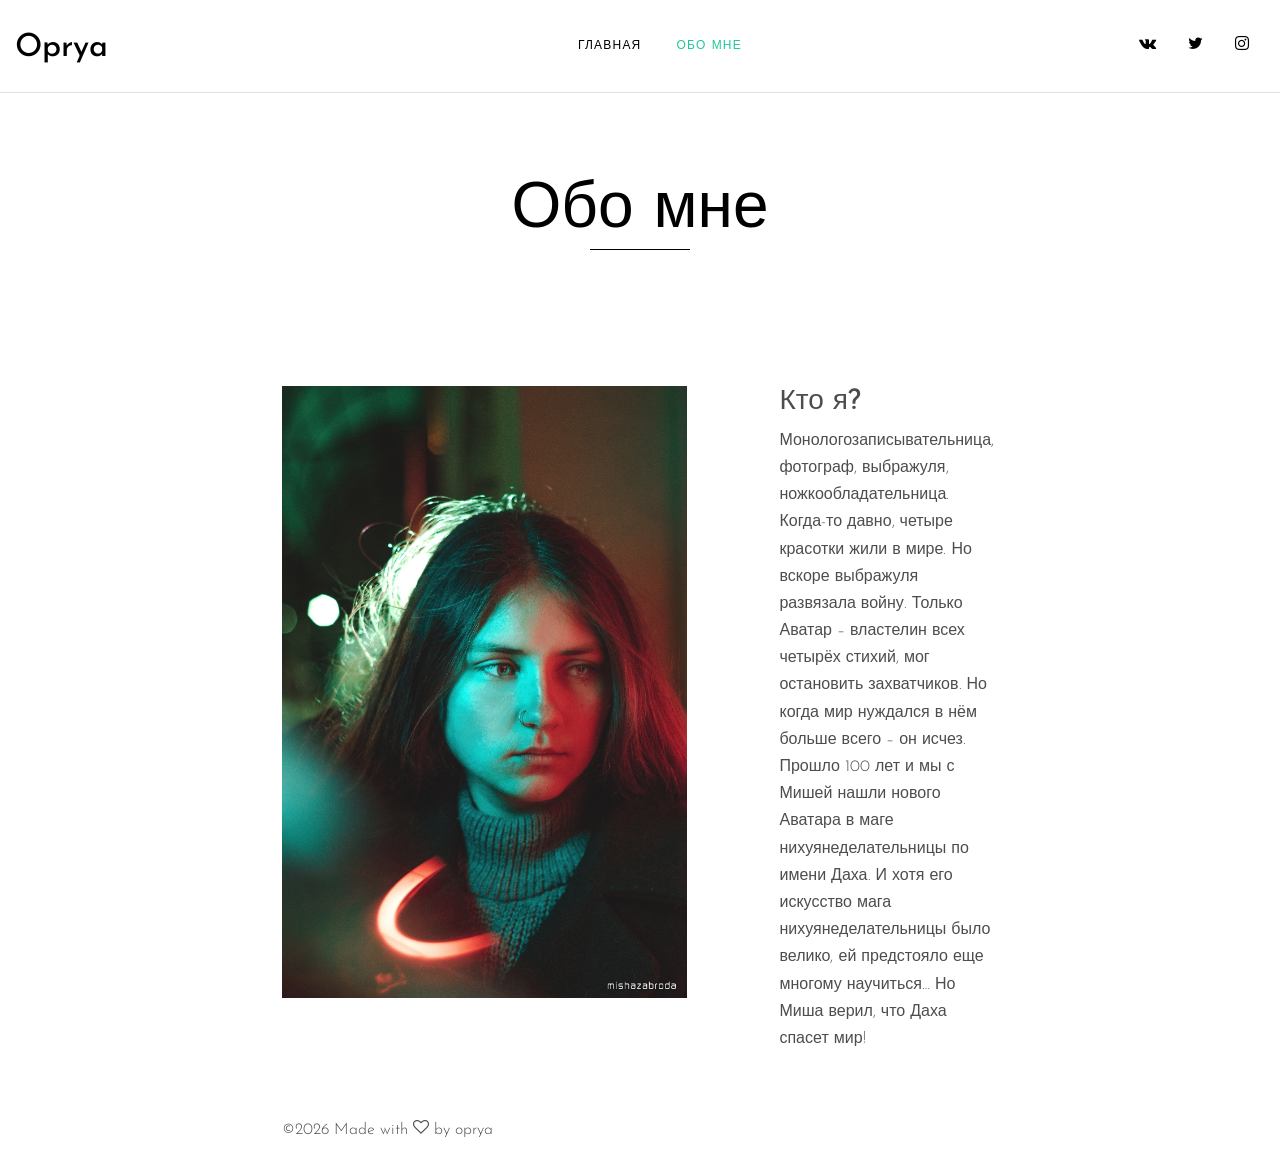
==== commit 443d20c4: "Update about.html" ====
--- a/about.html
+++ b/about.html
@@ -49,15 +49,15 @@
         <div class="row align-items-center">
           
           <div class="col-6 col-xl-2" data-aos="fade-down">
-            <h1 class="mb-0"><a href="index.html" class="text-black h2 mb-0">Oprya</a></h1>
+            <h1 class="mb-0"><a href="/index" class="text-black h2 mb-0">Oprya</a></h1>
           </div>
           <div class="col-10 col-md-8 d-none d-xl-block" data-aos="fade-down">
             <nav class="site-navigation position-relative text-right text-lg-center" role="navigation">
 
               <ul class="site-menu js-clone-nav mx-auto d-none d-lg-block">
-                <li><a href="index.html">Главная</a></li>
+                <li><a href="/index">Главная</a></li>
                 
-                <li class="active"><a href="about.html">Обо мне</a></li>
+                <li class="active"><a href="/about">Обо мне</a></li>
                 
               </ul>
             </nav>
@@ -113,7 +113,7 @@
          
          
       <!-- Link back to Colorlib can't be removed. Template is licensed under CC BY 3.0. -->
-       &copy;<script data-cfasync="false" src="/cdn-cgi/scripts/5c5dd728/cloudflare-static/email-decode.min.js"></script><script>document.write(new Date().getFullYear());</script> Made with <i class="icon-heart-o" aria-hidden="true"></i> by <a href="https://vk.com/darkydaff" target="_blank" >darkydaff</a>
+       &copy;<script data-cfasync="false" src="/cdn-cgi/scripts/5c5dd728/cloudflare-static/email-decode.min.js"></script><script>document.write(new Date().getFullYear());</script> Made with <i class="icon-heart-o" aria-hidden="true"></i> by oprya</a>
       <!-- Link back to Colorlib can't be removed. Template is licensed under CC BY 3.0. -->
       </p>
     </div>
@@ -151,4 +151,4 @@
   </script>
     
   </body>
-</html>+</html>
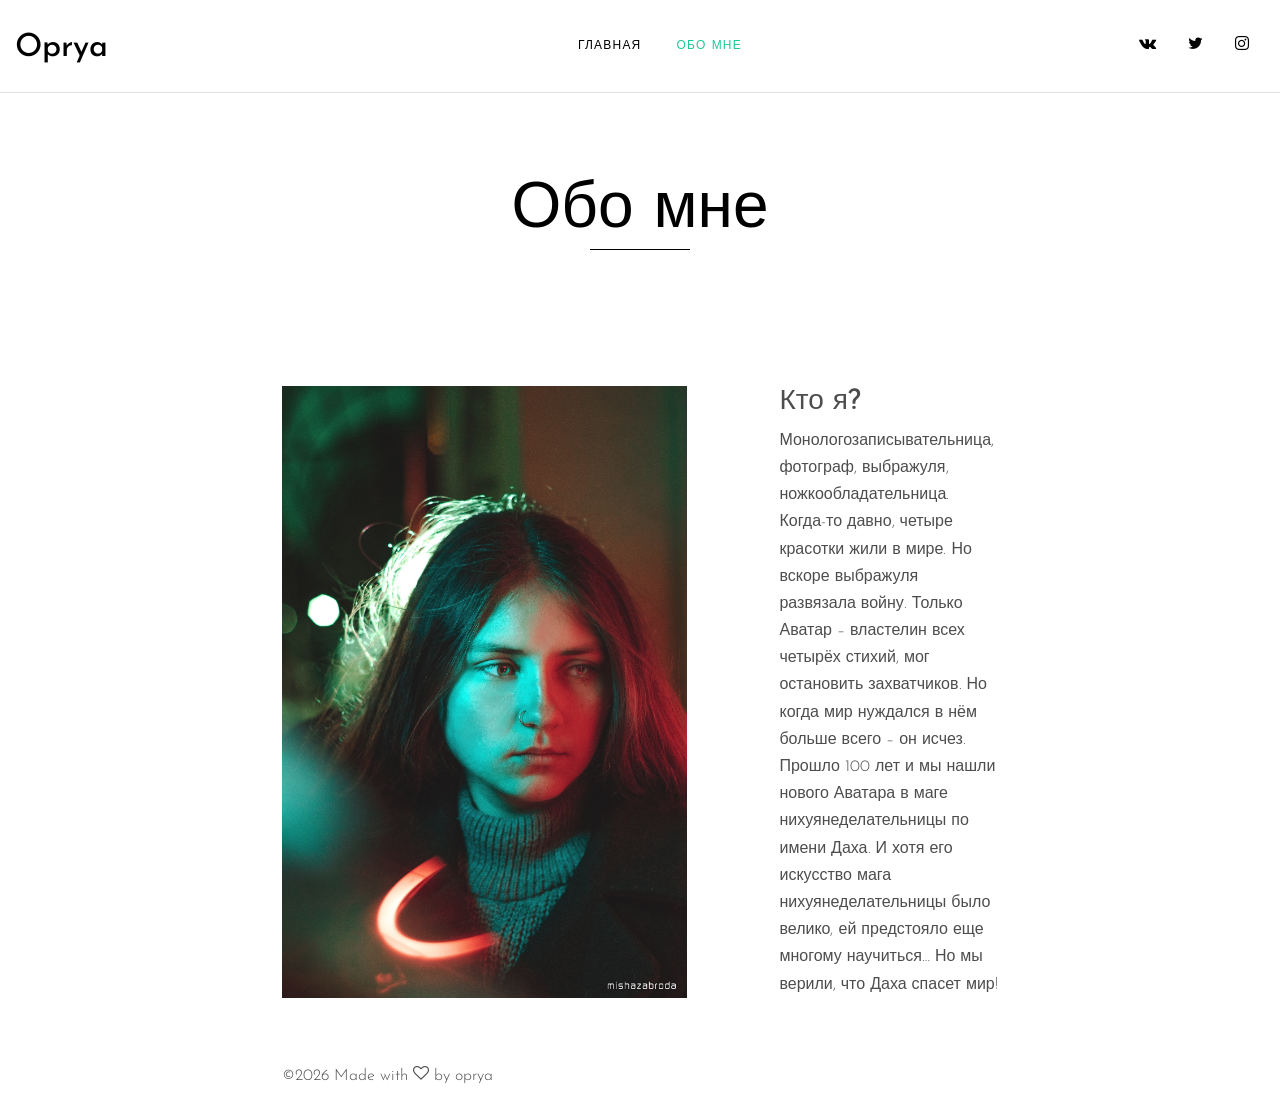
==== commit 37276e17: "Update about.html" ====
--- a/about.html
+++ b/about.html
@@ -106,7 +106,7 @@
             </div>
             <div class="col-md-4 ml-auto">
               <h3>Кто я?</h3>
-              <p>Монологозаписывательница, фотограф, выбражуля, ножкообладательница. Когда-то давно, четыре красотки жили в мире. Но вскоре выбражуля развязала войну. Только Аватар – властелин всех четырёх стихий, мог остановить захватчиков. Но когда мир нуждался в нём больше всего – он исчез. Прошло 100 лет и мы с Мишей нашли нового Аватара в маге нихуянеделательницы по имени Даха. И хотя его искусство мага нихуянеделательницы было велико, ей предстояло еще многому научиться… Но Миша верил, что Даха спасет мир!</p>
+              <p>Монологозаписывательница, фотограф, выбражуля, ножкообладательница. Когда-то давно, четыре красотки жили в мире. Но вскоре выбражуля развязала войну. Только Аватар – властелин всех четырёх стихий, мог остановить захватчиков. Но когда мир нуждался в нём больше всего – он исчез. Прошло 100 лет и мы нашли нового Аватара в маге нихуянеделательницы по имени Даха. И хотя его искусство мага нихуянеделательницы было велико, ей предстояло еще многому научиться… Но мы верили, что Даха спасет мир!</p>
             </div>
           </div>
 
